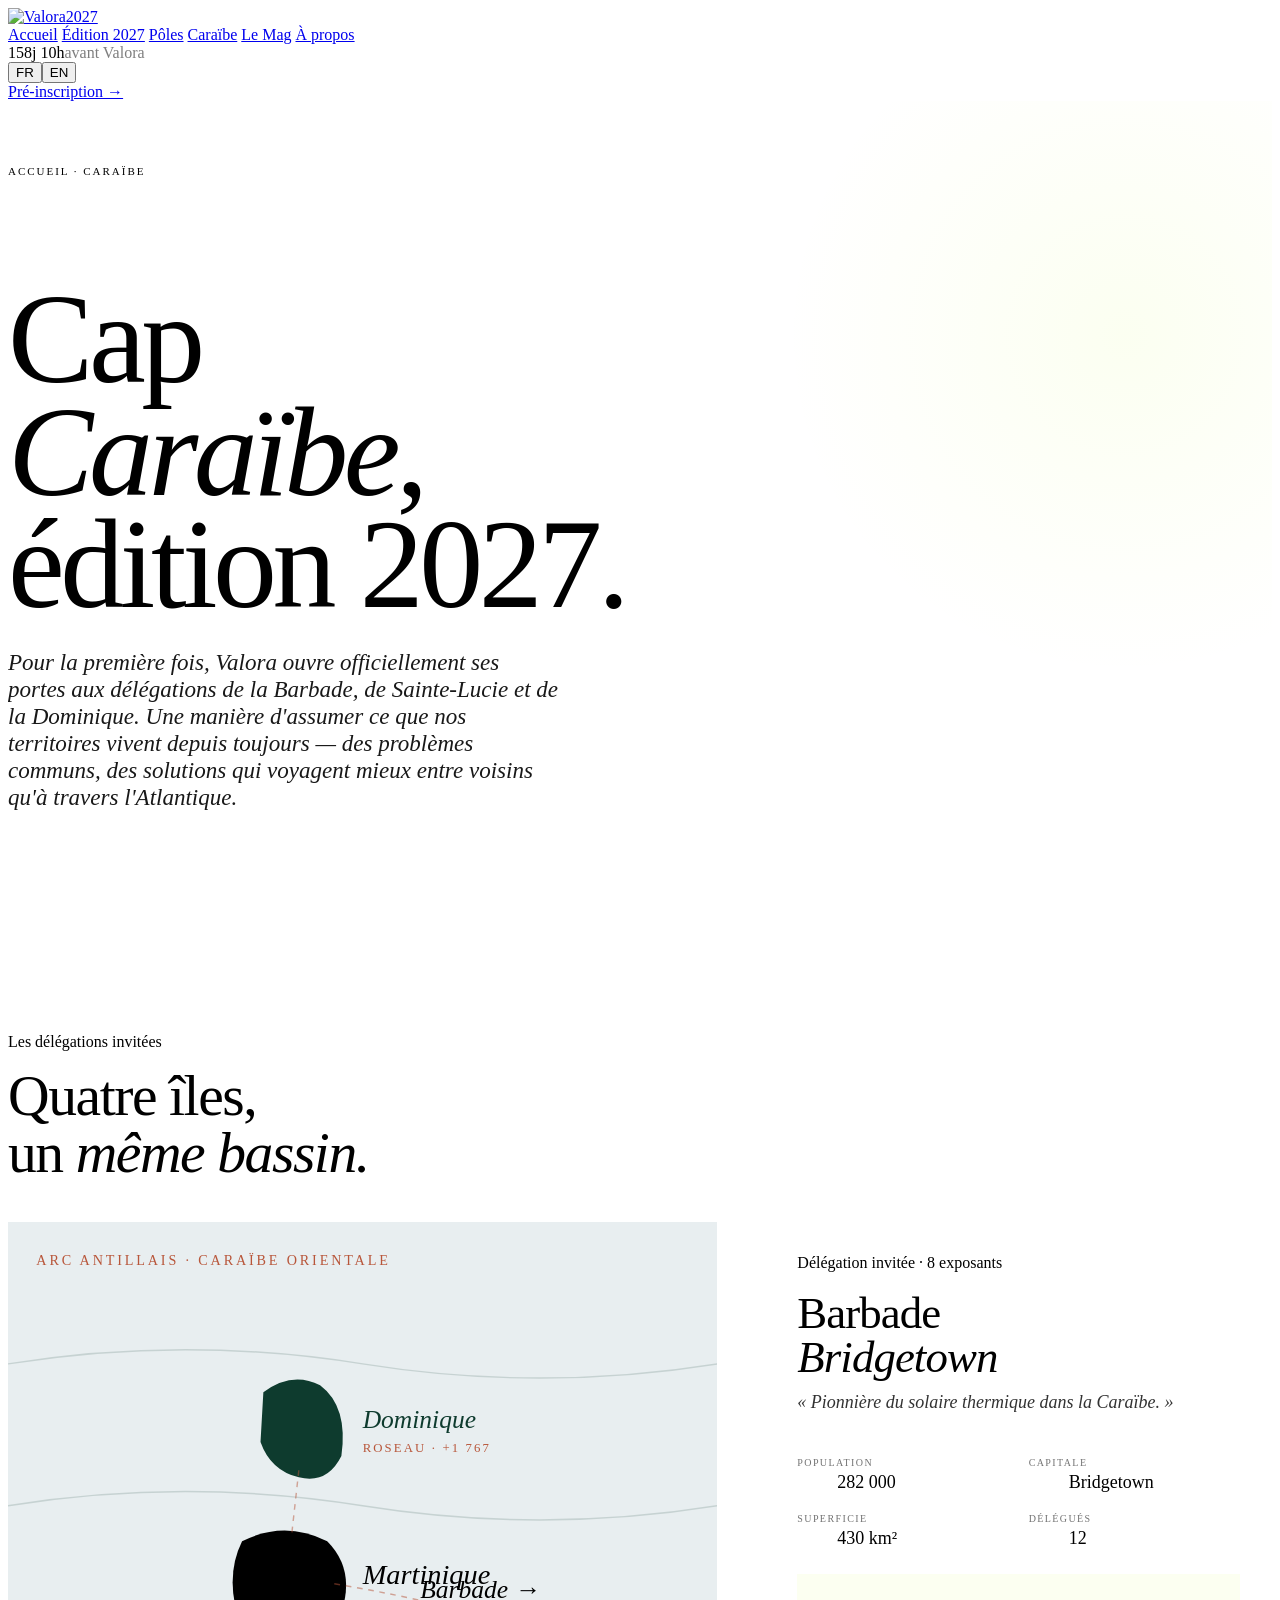
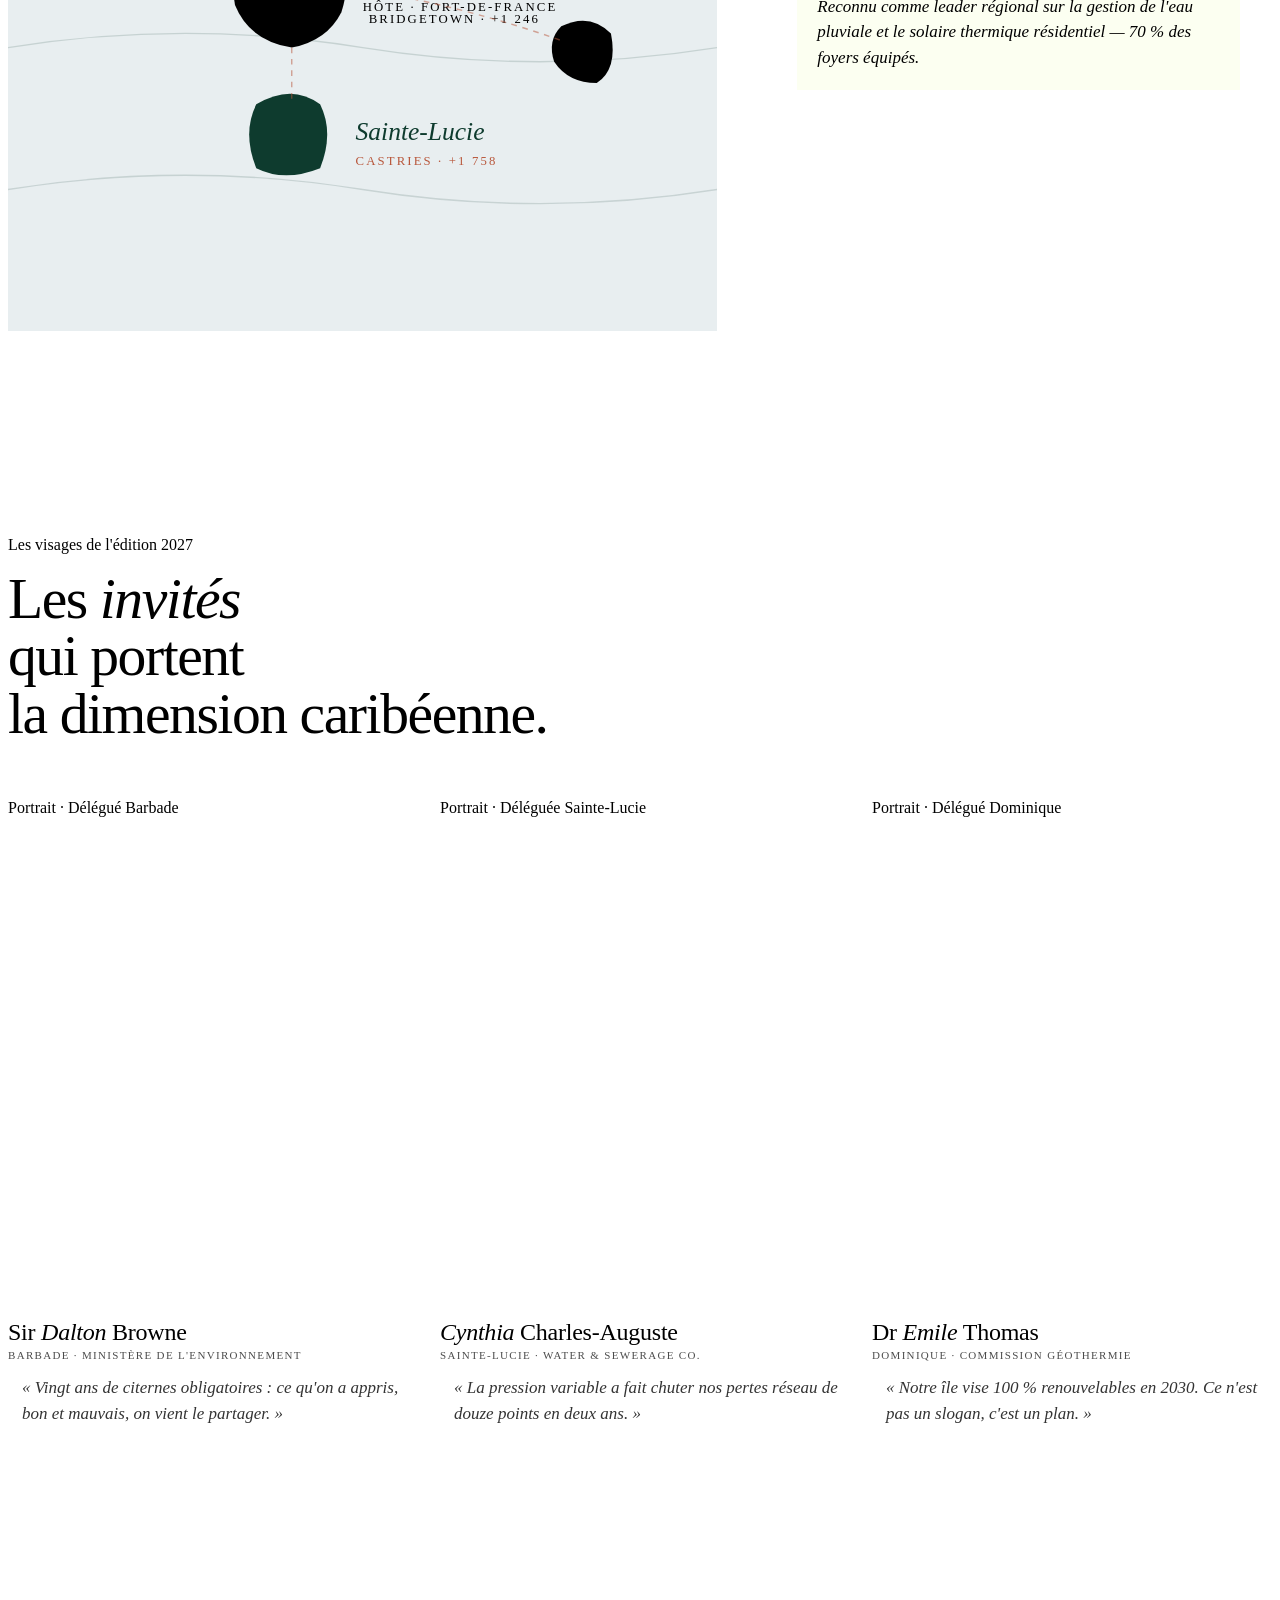
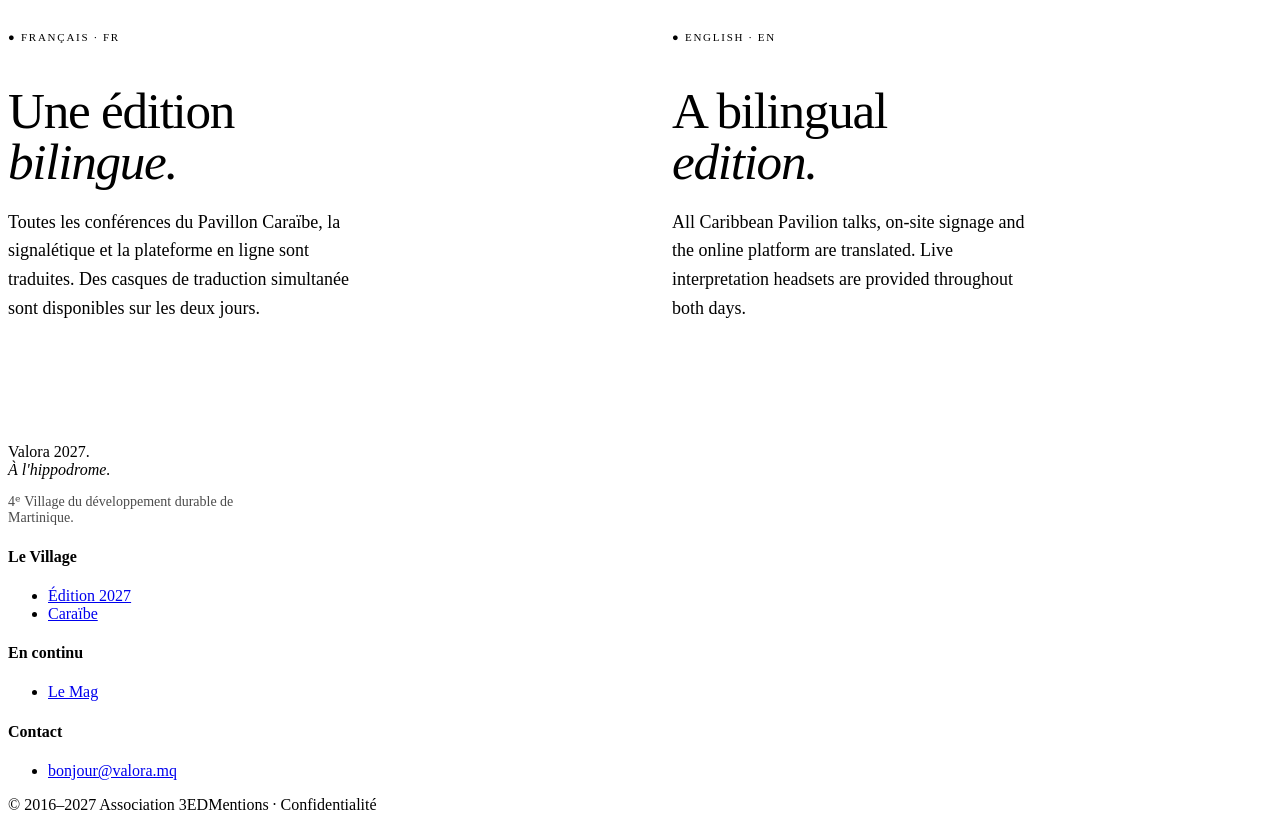
==== caraibe.html @ b79bcad8 "Ajout des pages HTML" ====
<!doctype html>
<html lang="fr">
<head>
<meta charset="utf-8" />
<meta name="viewport" content="width=device-width, initial-scale=1" />
<title>Caraïbe — Valora 2027</title>
<link rel="stylesheet" href="assets/valora.css?v=3" />
<style>
  .c-hero {
    background: var(--canopee-deep);
    color: var(--ivoire);
    padding: 64px 0 96px;
    position: relative; overflow: hidden;
  }
  .c-hero::before {
    content: ''; position: absolute; right: -20%; top: -20%;
    width: 800px; height: 800px;
    background: radial-gradient(circle, rgba(212,255,75,.08), transparent 60%);
    pointer-events: none;
  }
  .c-hero .crumb {
    font-family: var(--ff-mono); font-size: 11px;
    letter-spacing: 0.18em; text-transform: uppercase;
    color: var(--lime); margin-bottom: 24px;
  }
  .c-hero h1 {
    font-size: clamp(56px, 10vw, 168px);
    font-weight: 300; line-height: .88;
    letter-spacing: -0.035em;
    margin-bottom: 28px;
  }
  .c-hero h1 em { font-style: italic; color: var(--lime); }
  .c-hero .lead {
    font-family: var(--ff-serif);
    font-size: clamp(20px, 1.8vw, 28px);
    font-style: italic; font-weight: 300;
    max-width: 48ch; opacity: .9;
  }

  .c-map {
    padding: clamp(64px, 8vw, 112px) 0;
    background: var(--sable);
  }
  .c-map h2 {
    font-size: clamp(36px, 4.5vw, 68px); font-weight: 300;
    letter-spacing: -0.025em; margin-bottom: 40px; line-height: 1;
    max-width: 20ch;
  }
  .c-map h2 em { font-style: italic; color: var(--cuivre); }
  .map-wrap {
    display: grid; grid-template-columns: 1.4fr 1fr; gap: 48px;
    align-items: start;
  }
  .island-map {
    aspect-ratio: 1;
    background: var(--ivoire);
    border: 1px solid var(--line);
    position: relative;
  }
  .island-map svg { width: 100%; height: 100%; display: block; }
  .island {
    transition: all .25s;
    cursor: pointer;
  }
  .island path { transition: fill .25s; }
  .island:hover path, .island.on path { fill: var(--cuivre); }
  .island:hover text, .island.on text { fill: var(--ivoire); font-weight: 500; }
  .island text { transition: all .25s; }
  .island.home path { fill: var(--lime); }
  .island.home text { fill: var(--encre); }

  .delegation-card {
    background: var(--canopee);
    color: var(--ivoire);
    padding: 32px;
    min-height: 100%;
  }
  .delegation-card .eyebrow { color: var(--lime); }
  .delegation-card .eyebrow .bar { background: var(--lime); }
  .delegation-card h3 {
    font-family: var(--ff-serif);
    font-size: clamp(32px, 3.5vw, 56px);
    font-weight: 300; line-height: .98;
    letter-spacing: -0.02em; margin: 20px 0 12px;
  }
  .delegation-card h3 em { font-style: italic; color: var(--lime); }
  .delegation-card .tagline {
    font-family: var(--ff-serif); font-style: italic;
    font-size: 18px; opacity: .8; margin-bottom: 24px;
  }
  .delegation-card .facts {
    border-top: 1px solid var(--line-dark);
    padding-top: 20px;
    display: grid; grid-template-columns: 1fr 1fr;
    gap: 20px;
  }
  .delegation-card .facts dt {
    font-family: var(--ff-mono); font-size: 10px;
    letter-spacing: 0.14em; text-transform: uppercase;
    opacity: .55; margin-bottom: 4px;
  }
  .delegation-card .facts dd {
    font-family: var(--ff-serif); font-size: 18px;
    line-height: 1.2;
  }
  .delegation-card .facts dd em { font-style: italic; color: var(--lime); }
  .delegation-card .focus {
    margin-top: 24px;
    padding: 20px;
    background: rgba(212,255,75,.08);
    border-left: 2px solid var(--lime);
    font-family: var(--ff-serif); font-style: italic;
    font-size: 17px; line-height: 1.5;
  }

  /* Portraits */
  .portraits { padding: clamp(64px, 8vw, 112px) 0; background: var(--ivoire); }
  .portraits h2 {
    font-size: clamp(36px, 4.5vw, 72px); font-weight: 300;
    letter-spacing: -0.025em; margin-bottom: 56px; line-height: 1;
    max-width: 22ch;
  }
  .portraits h2 em { font-style: italic; color: var(--cuivre); }
  .p-grid {
    display: grid; grid-template-columns: repeat(3, 1fr);
    gap: 32px;
  }
  .portrait {
    display: flex; flex-direction: column;
  }
  .portrait .photo {
    aspect-ratio: 4/5;
    margin-bottom: 20px;
  }
  .portrait .name {
    font-family: var(--ff-serif);
    font-size: 24px; font-weight: 400;
    line-height: 1.1; letter-spacing: -0.01em;
    margin-bottom: 4px;
  }
  .portrait .name em { font-style: italic; color: var(--cuivre); }
  .portrait .role {
    font-family: var(--ff-mono); font-size: 11px;
    letter-spacing: 0.12em; text-transform: uppercase;
    opacity: .7;
  }
  .portrait .quote {
    font-family: var(--ff-serif); font-style: italic;
    font-size: 17px; margin-top: 14px;
    border-left: 2px solid var(--cuivre);
    padding-left: 14px;
    color: #333;
    line-height: 1.5;
  }

  /* Bilingual band */
  .bilingual {
    padding: clamp(64px, 8vw, 112px) 0;
    background: var(--sable);
  }
  .bi-grid { display: grid; grid-template-columns: 1fr 1fr; gap: 64px; }
  .bi-col h2 { font-size: clamp(32px, 4vw, 56px); line-height: 1; font-weight: 300; letter-spacing: -0.025em; margin-bottom: 20px; }
  .bi-col h2 em { font-style: italic; color: var(--cuivre); }
  .bi-col .flag-tag {
    font-family: var(--ff-mono); font-size: 11px;
    letter-spacing: 0.16em; text-transform: uppercase;
    color: var(--cuivre); margin-bottom: 16px;
  }
  .bi-col p { font-family: var(--ff-serif); font-size: 18px; line-height: 1.6; max-width: 40ch; }
  @media (max-width: 900px) {
    .map-wrap, .p-grid, .bi-grid { grid-template-columns: 1fr; }
    .p-grid { grid-template-columns: 1fr 1fr; }
  }
</style>
</head>
<body data-screen-label="Caraïbe">

<nav class="nav">
  <div class="nav-inner">
    <a href="index.html" class="logo"><img src="assets/valora-logo.png" alt="Valora"/><span class="tag">2027</span></a>
    <div class="nav-links">
      <a href="index.html">Accueil</a>
      <a href="edition-2027.html">Édition 2027</a>
      <a href="pole.html?id=01">Pôles</a>
      <a href="caraibe.html" class="active">Caraïbe</a>
      <a href="mag.html">Le Mag</a>
      <a href="#">À propos</a>
    </div>
    <div class="nav-right">
      <div class="countdown-mini"><span class="dot"></span><span data-countdown="hours">—</span><span style="opacity:.5;">avant Valora</span></div>
      <div class="lang"><button class="on" data-lang="FR">FR</button><button data-lang="EN">EN</button></div>
      <a href="pre-inscription.html" class="btn-rose">Pré-inscription →</a>
    </div>
  </div>
</nav>

<section class="c-hero">
  <div class="wrap">
    <div class="crumb">Accueil · Caraïbe</div>
    <h1>Cap<br/><em>Caraïbe</em>,<br/>édition 2027.</h1>
    <p class="lead">Pour la première fois, Valora ouvre officiellement ses portes aux délégations de la Barbade, de Sainte-Lucie et de la Dominique. Une manière d'assumer ce que nos territoires vivent depuis toujours — des problèmes communs, des solutions qui voyagent mieux entre voisins qu'à travers l'Atlantique.</p>
  </div>
</section>

<section class="c-map">
  <div class="wrap">
    <div class="eyebrow"><span class="bar"></span>Les délégations invitées</div>
    <h2 style="margin-top:16px;">Quatre îles,<br/>un <em>même bassin.</em></h2>
    <div class="map-wrap">
      <div class="island-map">
        <svg viewBox="0 0 500 500">
          <rect width="500" height="500" fill="#E8EEF0"/>
          <!-- sea pattern -->
          <g opacity=".15">
            <path d="M0 100 Q 125 80 250 100 T 500 100" fill="none" stroke="#0E3B2E" stroke-width="1"/>
            <path d="M0 200 Q 125 180 250 200 T 500 200" fill="none" stroke="#0E3B2E" stroke-width="1"/>
            <path d="M0 300 Q 125 280 250 300 T 500 300" fill="none" stroke="#0E3B2E" stroke-width="1"/>
            <path d="M0 400 Q 125 380 250 400 T 500 400" fill="none" stroke="#0E3B2E" stroke-width="1"/>
          </g>
          <!-- Caribbean arc labels -->
          <text x="20" y="30" font-family="JetBrains Mono" font-size="10" letter-spacing="2" fill="#B8563A">ARC ANTILLAIS · CARAÏBE ORIENTALE</text>

          <!-- Dominique (north) -->
          <g class="island" data-i="dominique" onclick="pick('dominique')">
            <path d="M180 120 Q 200 105 220 115 Q 240 130 235 165 Q 225 185 205 180 Q 185 175 178 155 Z" fill="#0E3B2E"/>
            <text x="250" y="145" font-family="Fraunces" font-style="italic" font-size="18" fill="#0E3B2E">Dominique</text>
            <text x="250" y="162" font-family="JetBrains Mono" font-size="9" letter-spacing="1.5" fill="#B8563A">ROSEAU · +1 767</text>
          </g>

          <!-- Martinique (center — home) -->
          <g class="island home" onclick="pick('martinique')">
            <path d="M165 225 Q 195 210 225 225 Q 245 245 235 275 Q 225 295 200 300 Q 170 295 160 270 Q 155 245 165 225 Z" fill="#0E3B2E"/>
            <text x="250" y="255" font-family="Fraunces" font-style="italic" font-size="20" fill="#0E3B2E">Martinique</text>
            <text x="250" y="274" font-family="JetBrains Mono" font-size="9" letter-spacing="1.5" fill="#B8563A">HÔTE · FORT-DE-FRANCE</text>
          </g>

          <!-- Sainte-Lucie (south-east) -->
          <g class="island" data-i="lucie" onclick="pick('lucie')">
            <path d="M175 340 Q 200 325 220 340 Q 230 360 220 385 Q 195 395 175 385 Q 165 360 175 340 Z" fill="#0E3B2E"/>
            <text x="245" y="365" font-family="Fraunces" font-style="italic" font-size="18" fill="#0E3B2E">Sainte-Lucie</text>
            <text x="245" y="383" font-family="JetBrains Mono" font-size="9" letter-spacing="1.5" fill="#B8563A">CASTRIES · +1 758</text>
          </g>

          <!-- Barbade (far east) -->
          <g class="island" data-i="barbade" onclick="pick('barbade')">
            <path d="M390 285 Q 410 275 425 290 Q 430 315 415 325 Q 395 325 385 310 Q 380 295 390 285 Z" fill="#0E3B2E"/>
            <text x="375" y="265" font-family="Fraunces" font-style="italic" font-size="18" fill="#0E3B2E" text-anchor="end">Barbade →</text>
            <text x="375" y="283" font-family="JetBrains Mono" font-size="9" letter-spacing="1.5" fill="#B8563A" text-anchor="end">BRIDGETOWN · +1 246</text>
          </g>

          <!-- connection lines -->
          <g stroke="#B8563A" stroke-dasharray="4 4" fill="none" opacity=".5">
            <path d="M205 175 L 200 220"/>
            <path d="M200 300 L 200 340"/>
            <path d="M230 255 Q 320 270 390 295"/>
          </g>
        </svg>
      </div>
      <div class="delegation-card" id="delCard">
        <!-- populated by JS -->
      </div>
    </div>
  </div>
</section>

<section class="portraits">
  <div class="wrap">
    <div class="eyebrow"><span class="bar"></span>Les visages de l'édition 2027</div>
    <h2 style="margin-top:16px;">Les <em>invités</em><br/>qui portent<br/>la dimension caribéenne.</h2>
    <div class="p-grid">
      <div class="portrait">
        <div class="photo ph">Portrait · Délégué Barbade</div>
        <div class="name">Sir <em>Dalton</em> Browne</div>
        <div class="role">Barbade · Ministère de l'Environnement</div>
        <div class="quote">« Vingt ans de citernes obligatoires : ce qu'on a appris, bon et mauvais, on vient le partager. »</div>
      </div>
      <div class="portrait">
        <div class="photo ph">Portrait · Déléguée Sainte-Lucie</div>
        <div class="name"><em>Cynthia</em> Charles-Auguste</div>
        <div class="role">Sainte-Lucie · Water & Sewerage Co.</div>
        <div class="quote">« La pression variable a fait chuter nos pertes réseau de douze points en deux ans. »</div>
      </div>
      <div class="portrait">
        <div class="photo ph">Portrait · Délégué Dominique</div>
        <div class="name">Dr <em>Emile</em> Thomas</div>
        <div class="role">Dominique · Commission Géothermie</div>
        <div class="quote">« Notre île vise 100 % renouvelables en 2030. Ce n'est pas un slogan, c'est un plan. »</div>
      </div>
    </div>
  </div>
</section>

<section class="bilingual">
  <div class="wrap">
    <div class="bi-grid">
      <div class="bi-col">
        <div class="flag-tag">● Français · FR</div>
        <h2>Une édition<br/><em>bilingue.</em></h2>
        <p>Toutes les conférences du Pavillon Caraïbe, la signalétique et la plateforme en ligne sont traduites. Des casques de traduction simultanée sont disponibles sur les deux jours.</p>
      </div>
      <div class="bi-col">
        <div class="flag-tag">● English · EN</div>
        <h2>A bilingual<br/><em>edition.</em></h2>
        <p>All Caribbean Pavilion talks, on-site signage and the online platform are translated. Live interpretation headsets are provided throughout both days.</p>
      </div>
    </div>
  </div>
</section>

<footer class="footer">
  <div class="wrap">
    <div class="footer-grid">
      <div>
        <div class="serif">Valora 2027.<br/><em style="color:var(--lime); font-style:italic;">À l'hippodrome.</em></div>
        <p style="opacity:.7; font-size:14px; max-width:36ch;">4ᵉ Village du développement durable de Martinique.</p>
      </div>
      <div><h4>Le Village</h4><ul><li><a href="edition-2027.html">Édition 2027</a></li><li><a href="caraibe.html">Caraïbe</a></li></ul></div>
      <div><h4>En continu</h4><ul><li><a href="mag.html">Le Mag</a></li></ul></div>
      <div><h4>Contact</h4><ul><li><a href="mailto:bonjour@valora.mq">bonjour@valora.mq</a></li></ul></div>
    </div>
    <div class="footer-bottom"><span>© 2016–2027 Association 3ED</span><span>Mentions · Confidentialité</span></div>
  </div>
</footer>

<script src="assets/valora-shared.js"></script>
<script>
const delegations = {
  martinique: {
    tag: 'Île hôte',
    name: 'Martinique',
    italic: 'Fort-de-France',
    tagline: "L'île hôte, carrefour du Village depuis 2016.",
    facts: { Population: '350 000', Capitale: 'Fort-de-France', Superficie: '1 128 km²', Rôle: 'Hôte' },
    focus: "Territoire d'accueil et de connexion entre la France hexagonale, la Caraïbe anglophone et l'Amérique du Sud."
  },
  barbade: {
    tag: 'Délégation invitée · 8 exposants',
    name: 'Barbade',
    italic: 'Bridgetown',
    tagline: "Pionnière du solaire thermique dans la Caraïbe.",
    facts: { Population: '282 000', Capitale: 'Bridgetown', Superficie: '430 km²', Délégués: '12' },
    focus: "Reconnu comme leader régional sur la gestion de l'eau pluviale et le solaire thermique résidentiel — 70 % des foyers équipés."
  },
  lucie: {
    tag: 'Délégation invitée · 6 exposants',
    name: 'Sainte-Lucie',
    italic: 'Castries',
    tagline: "Réseau d'eau intelligent, mobilité bas carbone.",
    facts: { Population: '180 000', Capitale: 'Castries', Superficie: '616 km²', Délégués: '9' },
    focus: "La Water & Sewerage Co. a réduit ses pertes de 28 à 16 % en deux ans grâce à la sectorisation en pression variable."
  },
  dominique: {
    tag: 'Délégation invitée · 5 exposants',
    name: 'Dominique',
    italic: 'Roseau',
    tagline: "Objectif 100 % renouvelables en 2030.",
    facts: { Population: '72 000', Capitale: 'Roseau', Superficie: '750 km²', Délégués: '7' },
    focus: "La géothermie couvre déjà 3 % du mix, passera à 40 % d'ici 2028 avec la centrale de Laudat — un modèle observé de près par ses voisins."
  }
};
function pick(key) {
  document.querySelectorAll('.island.on').forEach(i => i.classList.remove('on'));
  const zone = document.querySelector(`.island[data-i="${key}"]`) || document.querySelector('.island.home');
  zone && zone.classList.add('on');
  const d = delegations[key];
  document.getElementById('delCard').innerHTML = `
    <div class="eyebrow"><span class="bar"></span>${d.tag}</div>
    <h3>${d.name}<br/><em>${d.italic}</em></h3>
    <div class="tagline">« ${d.tagline} »</div>
    <dl class="facts">
      ${Object.entries(d.facts).map(([k,v]) => `<div><dt>${k}</dt><dd>${v.replace(/([0-9]+ %)/, '<em>$1</em>')}</dd></div>`).join('')}
    </dl>
    <div class="focus">${d.focus}</div>
  `;
}
pick('barbade');
</script>
</body>
</html>
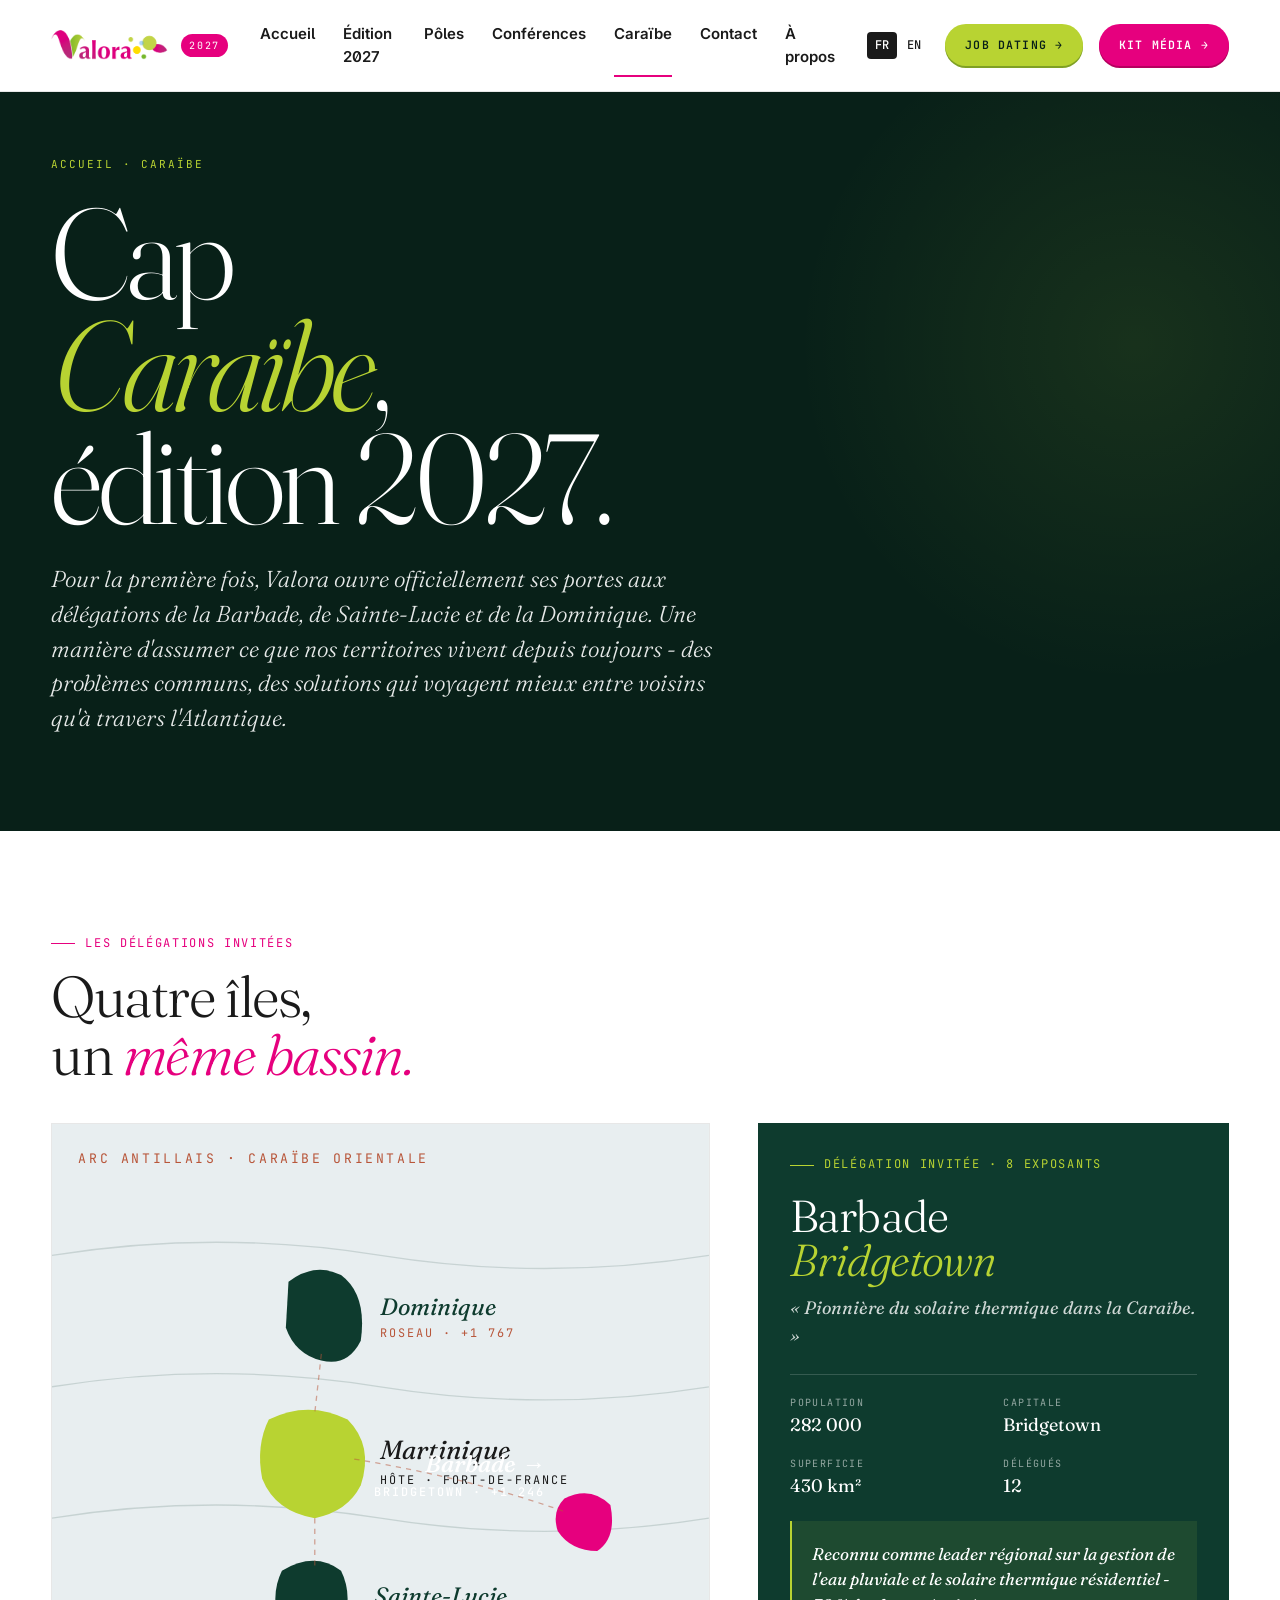
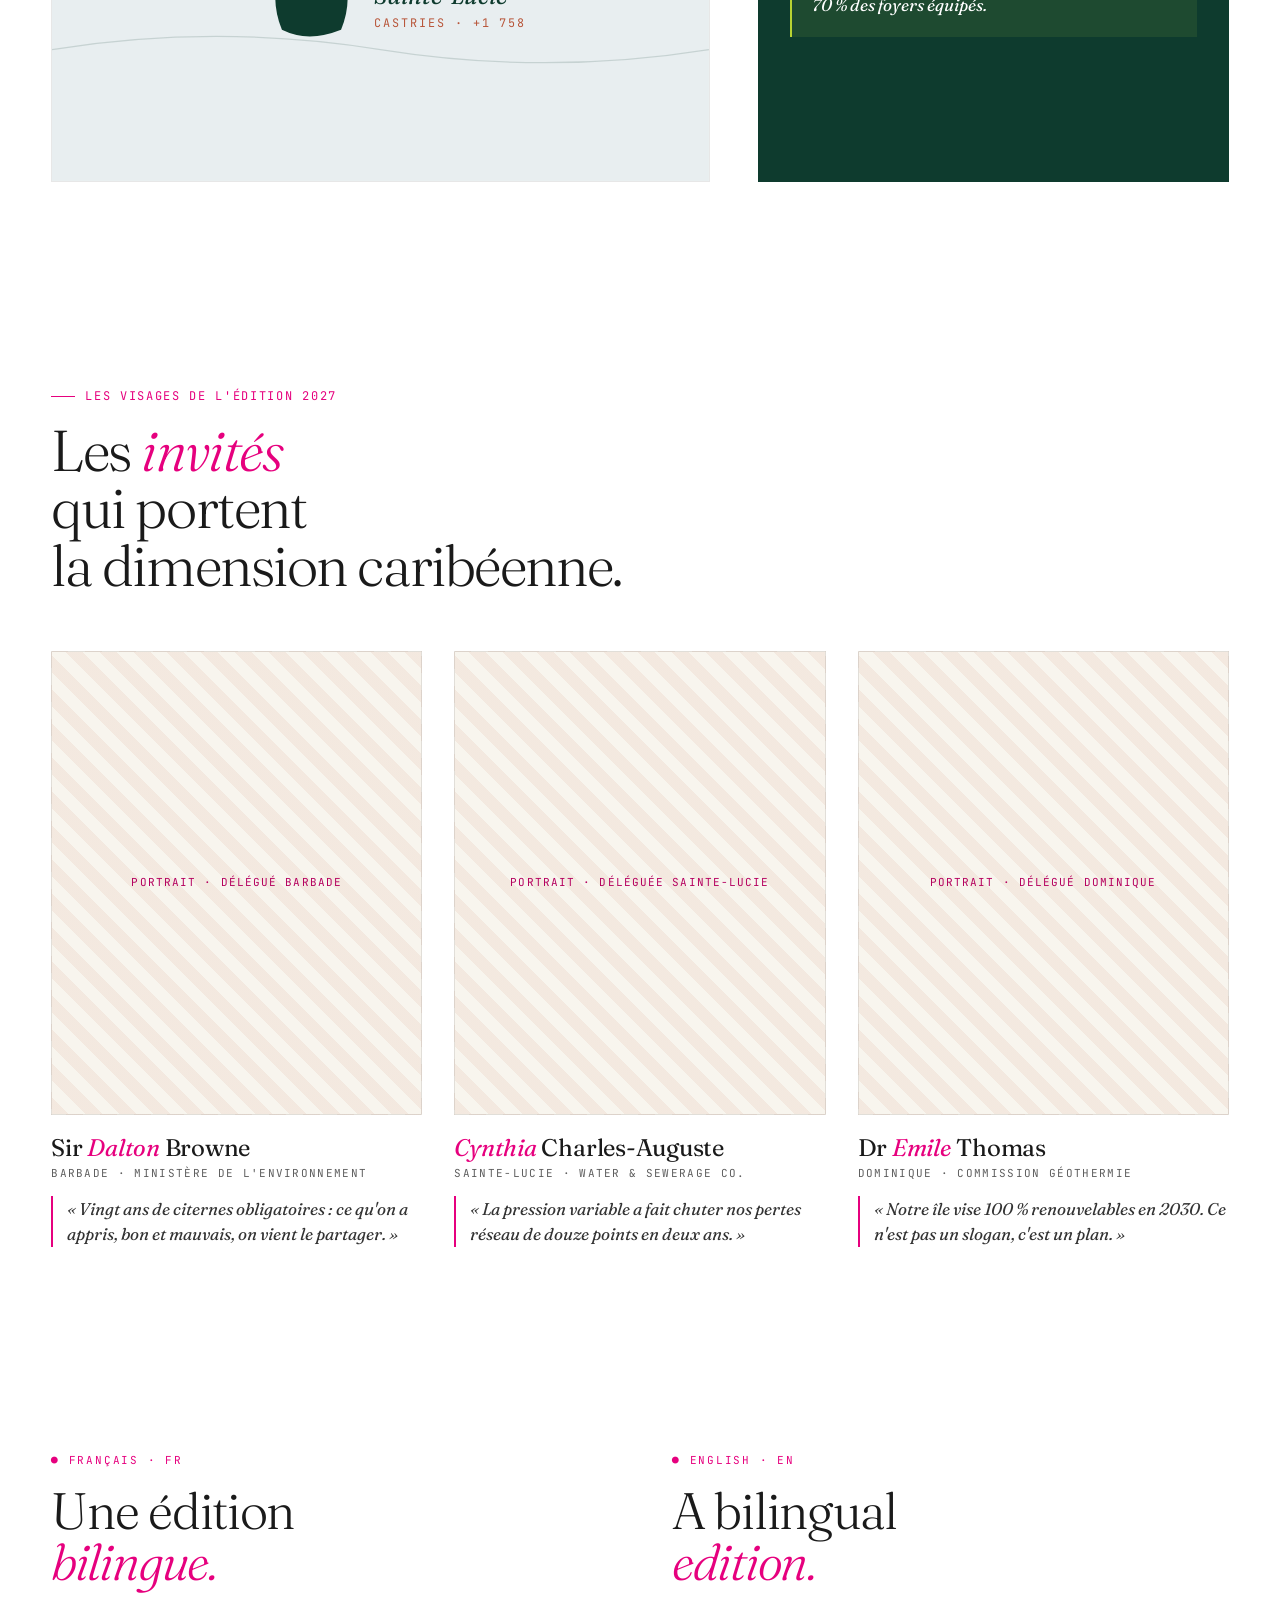
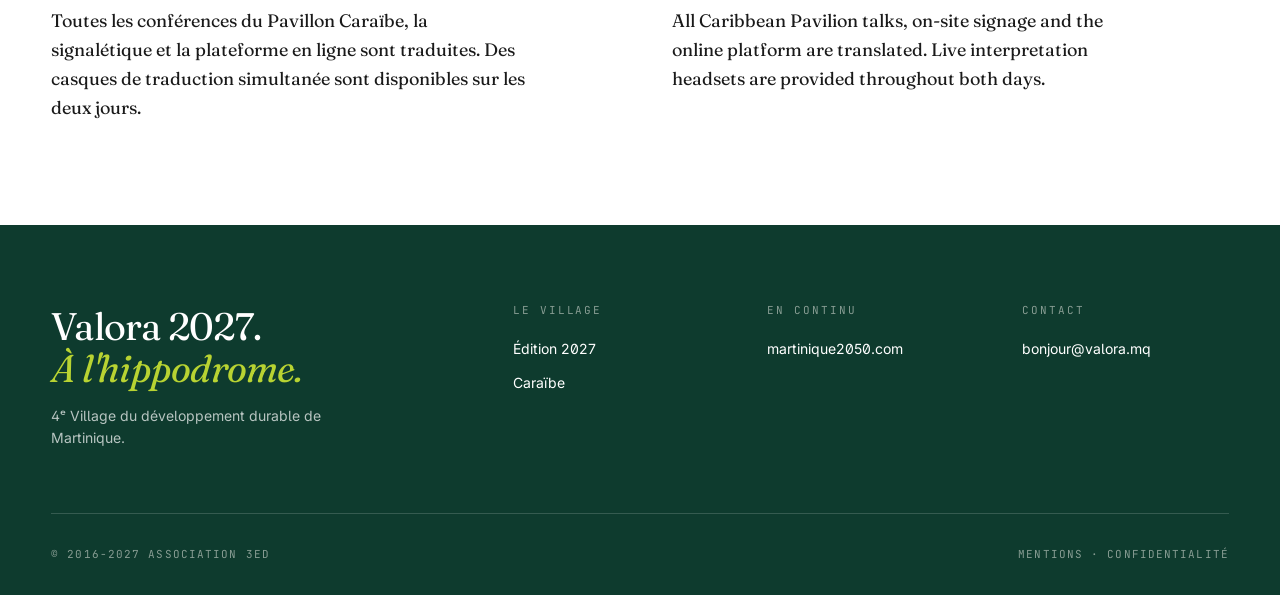
==== commit ee6902f6: "Add files via upload" ====
--- a/caraibe.html
+++ b/caraibe.html
@@ -3,7 +3,7 @@
 <head>
 <meta charset="utf-8" />
 <meta name="viewport" content="width=device-width, initial-scale=1" />
-<title>Caraïbe — Valora 2027</title>
+<title>Caraïbe - Valora 2027</title>
 <link rel="stylesheet" href="assets/valora.css?v=3" />
 <style>
   .c-hero {
@@ -175,30 +175,13 @@
 </head>
 <body data-screen-label="Caraïbe">
 
-<nav class="nav">
-  <div class="nav-inner">
-    <a href="index.html" class="logo"><img src="assets/valora-logo.png" alt="Valora"/><span class="tag">2027</span></a>
-    <div class="nav-links">
-      <a href="index.html">Accueil</a>
-      <a href="edition-2027.html">Édition 2027</a>
-      <a href="pole.html?id=01">Pôles</a>
-      <a href="caraibe.html" class="active">Caraïbe</a>
-      <a href="mag.html">Le Mag</a>
-      <a href="#">À propos</a>
-    </div>
-    <div class="nav-right">
-      <div class="countdown-mini"><span class="dot"></span><span data-countdown="hours">—</span><span style="opacity:.5;">avant Valora</span></div>
-      <div class="lang"><button class="on" data-lang="FR">FR</button><button data-lang="EN">EN</button></div>
-      <a href="pre-inscription.html" class="btn-rose">Pré-inscription →</a>
-    </div>
-  </div>
-</nav>
+<div id="nav-mount"></div>
 
 <section class="c-hero">
   <div class="wrap">
     <div class="crumb">Accueil · Caraïbe</div>
     <h1>Cap<br/><em>Caraïbe</em>,<br/>édition 2027.</h1>
-    <p class="lead">Pour la première fois, Valora ouvre officiellement ses portes aux délégations de la Barbade, de Sainte-Lucie et de la Dominique. Une manière d'assumer ce que nos territoires vivent depuis toujours — des problèmes communs, des solutions qui voyagent mieux entre voisins qu'à travers l'Atlantique.</p>
+    <p class="lead">Pour la première fois, Valora ouvre officiellement ses portes aux délégations de la Barbade, de Sainte-Lucie et de la Dominique. Une manière d'assumer ce que nos territoires vivent depuis toujours - des problèmes communs, des solutions qui voyagent mieux entre voisins qu'à travers l'Atlantique.</p>
   </div>
 </section>
 
@@ -227,7 +210,7 @@
             <text x="250" y="162" font-family="JetBrains Mono" font-size="9" letter-spacing="1.5" fill="#B8563A">ROSEAU · +1 767</text>
           </g>
 
-          <!-- Martinique (center — home) -->
+          <!-- Martinique (center - home) -->
           <g class="island home" onclick="pick('martinique')">
             <path d="M165 225 Q 195 210 225 225 Q 245 245 235 275 Q 225 295 200 300 Q 170 295 160 270 Q 155 245 165 225 Z" fill="#0E3B2E"/>
             <text x="250" y="255" font-family="Fraunces" font-style="italic" font-size="20" fill="#0E3B2E">Martinique</text>
@@ -315,14 +298,15 @@
         <p style="opacity:.7; font-size:14px; max-width:36ch;">4ᵉ Village du développement durable de Martinique.</p>
       </div>
       <div><h4>Le Village</h4><ul><li><a href="edition-2027.html">Édition 2027</a></li><li><a href="caraibe.html">Caraïbe</a></li></ul></div>
-      <div><h4>En continu</h4><ul><li><a href="mag.html">Le Mag</a></li></ul></div>
+      <div><h4>En continu</h4><ul><li><a href="mag.html">martinique2050.com</a></li></ul></div>
       <div><h4>Contact</h4><ul><li><a href="mailto:bonjour@valora.mq">bonjour@valora.mq</a></li></ul></div>
     </div>
-    <div class="footer-bottom"><span>© 2016–2027 Association 3ED</span><span>Mentions · Confidentialité</span></div>
+    <div class="footer-bottom"><span>© 2016-2027 Association 3ED</span><span>Mentions · Confidentialité</span></div>
   </div>
 </footer>
 
-<script src="assets/valora-shared.js"></script>
+<script src="assets/valora-shared.js?v=3"></script>
+<script src="assets/valora-nav.js?v=3"></script>
 <script>
 const delegations = {
   martinique: {
@@ -339,7 +323,7 @@
     italic: 'Bridgetown',
     tagline: "Pionnière du solaire thermique dans la Caraïbe.",
     facts: { Population: '282 000', Capitale: 'Bridgetown', Superficie: '430 km²', Délégués: '12' },
-    focus: "Reconnu comme leader régional sur la gestion de l'eau pluviale et le solaire thermique résidentiel — 70 % des foyers équipés."
+    focus: "Reconnu comme leader régional sur la gestion de l'eau pluviale et le solaire thermique résidentiel - 70 % des foyers équipés."
   },
   lucie: {
     tag: 'Délégation invitée · 6 exposants',
@@ -355,7 +339,7 @@
     italic: 'Roseau',
     tagline: "Objectif 100 % renouvelables en 2030.",
     facts: { Population: '72 000', Capitale: 'Roseau', Superficie: '750 km²', Délégués: '7' },
-    focus: "La géothermie couvre déjà 3 % du mix, passera à 40 % d'ici 2028 avec la centrale de Laudat — un modèle observé de près par ses voisins."
+    focus: "La géothermie couvre déjà 3 % du mix, passera à 40 % d'ici 2028 avec la centrale de Laudat - un modèle observé de près par ses voisins."
   }
 };
 function pick(key) {
--- a/assets/valora.css
+++ b/assets/valora.css
@@ -0,0 +1,382 @@
+/* VALORA 2027 - Design system */
+@import url('https://fonts.googleapis.com/css2?family=Fraunces:ital,opsz,wght@0,9..144,300..900;1,9..144,300..900&family=Inter:wght@300..700&family=JetBrains+Mono:wght@400;500&display=swap');
+
+:root {
+  /* Palette VALORA - alignée sur le logo officiel (rose magenta + vert lime) */
+  --rose: #E6007E;           /* Rose Valora - signature */
+  --rose-deep: #B5005F;
+  --rose-soft: #FFE8F3;
+  --vert: #B8D332;           /* Vert lime Valora */
+  --vert-deep: #7FA024;
+  --jaune: #FFD400;          /* Jaune bulle du logo */
+  --bleu-ciel: #B7D8E8;      /* Bleu bulle du logo */
+  --canopee: #0E3B2E;        /* Vert profond - accents seulement */
+  --canopee-deep: #082018;
+  --sable: #FFFFFF;          /* Fond principal - blanc */
+  --sable-warm: #F8F5EE;
+  --lime: var(--vert);       /* alias pour les anciens appels */
+  --cuivre: var(--rose);     /* alias */
+  --cuivre-deep: var(--rose-deep);
+  --ivoire: #FFFFFF;
+  --encre: #1A1A1A;
+  --line: rgba(26, 26, 26, 0.10);
+  --line-dark: rgba(255, 255, 255, 0.16);
+
+  --ff-serif: 'Fraunces', ui-serif, Georgia, serif;
+  --ff-sans: 'Inter', ui-sans-serif, system-ui, sans-serif;
+  --ff-mono: 'JetBrains Mono', ui-monospace, monospace;
+
+  --max: 1440px;
+  --pad: clamp(20px, 4vw, 56px);
+}
+
+* { box-sizing: border-box; margin: 0; padding: 0; }
+html { scroll-behavior: smooth; }
+body {
+  font-family: var(--ff-sans);
+  font-size: 16px;
+  line-height: 1.55;
+  color: var(--encre);
+  background: var(--sable);
+  font-feature-settings: 'ss01', 'ss02';
+  -webkit-font-smoothing: antialiased;
+  text-rendering: optimizeLegibility;
+}
+img { max-width: 100%; display: block; }
+a { color: inherit; text-decoration: none; }
+button { font: inherit; cursor: pointer; border: none; background: none; color: inherit; }
+input, textarea, select { font: inherit; color: inherit; }
+
+/* ---------- Nav ---------- */
+.nav {
+  position: sticky; top: 0; z-index: 100;
+  background: rgba(255, 255, 255, 0.96);
+  backdrop-filter: blur(14px);
+  -webkit-backdrop-filter: blur(14px);
+  border-bottom: 1px solid var(--line);
+}
+.nav-inner {
+  max-width: var(--max); margin: 0 auto;
+  padding: 14px var(--pad);
+  display: grid; grid-template-columns: auto 1fr auto;
+  align-items: center; gap: 32px;
+}
+.logo {
+  display: flex; align-items: center; gap: 12px;
+  height: 40px;
+}
+.logo img { height: 36px; width: auto; display: block; }
+.logo .tag {
+  font-family: var(--ff-mono); font-size: 10px;
+  letter-spacing: 0.18em; text-transform: uppercase;
+  padding: 4px 8px; border-radius: 999px;
+  background: var(--rose); color: #fff;
+}
+.nav-links {
+  display: flex; gap: 28px;
+  font-size: 15px;
+  font-weight: 600;
+  justify-content: center;
+  color: var(--encre);
+}
+.nav-links a {
+  padding: 8px 0;
+  position: relative;
+  transition: color .2s;
+  color: var(--encre);
+  letter-spacing: 0;
+}
+.nav-links a.nav-ext {
+  color: var(--encre);
+  font-weight: 500;
+  opacity: .75;
+}
+.nav-links a.nav-ext .ext-arrow { font-size: 11px; opacity: .6; margin-left: 2px; }
+.nav-links a.nav-ext:hover { opacity: 1; color: var(--rose); }
+.nav-links a:hover { color: var(--rose); }
+.nav-links a.active::after {
+  content: ''; position: absolute; left: 0; right: 0; bottom: 0;
+  height: 2px; background: var(--rose);
+}
+.nav-right { display: flex; align-items: center; gap: 16px; font-size: 14px; color: var(--encre); }
+.nav-right .countdown-mini { color: var(--encre); font-weight: 500; }
+.nav-right .lang button { color: var(--encre); font-weight: 500; }
+.lang { display: flex; gap: 2px; font-family: var(--ff-mono); font-size: 12px; }
+.lang button {
+  padding: 4px 8px; border-radius: 4px;
+  transition: all .2s;
+  cursor: pointer;
+  background: transparent; border: none;
+  color: inherit; font: inherit;
+}
+.lang button:hover { background: rgba(0,0,0,.06); }
+.lang button.on { background: var(--encre); color: var(--ivoire); }
+.lang button.on:hover { background: var(--encre); }
+
+/* Toast (FR/EN feedback, future use) */
+.valora-toast {
+  position: fixed; left: 50%; bottom: 32px;
+  transform: translateX(-50%) translateY(20px);
+  background: var(--encre); color: var(--ivoire);
+  font-family: var(--ff-mono); font-size: 12px;
+  letter-spacing: 0.08em; text-transform: uppercase;
+  padding: 12px 20px; border-radius: 999px;
+  box-shadow: 0 8px 24px rgba(0,0,0,.2);
+  opacity: 0; pointer-events: none;
+  transition: opacity .25s, transform .25s;
+  z-index: 9999;
+}
+.valora-toast.show {
+  opacity: 1; transform: translateX(-50%) translateY(0);
+}
+.countdown-mini {
+  display: flex; align-items: center; gap: 8px;
+  font-family: var(--ff-mono); font-size: 12px;
+  padding: 6px 12px;
+  border: 1px solid var(--line);
+  border-radius: 999px;
+  background: var(--ivoire);
+}
+.countdown-mini .dot {
+  width: 6px; height: 6px; border-radius: 50%;
+  background: var(--cuivre); animation: pulse 2s infinite;
+}
+@keyframes pulse { 50% { opacity: .4; } }
+.btn-primary {
+  background: var(--encre); color: var(--ivoire);
+  padding: 10px 18px; border-radius: 999px;
+  font-size: 13px; letter-spacing: 0.02em;
+  transition: all .2s;
+  display: inline-flex; align-items: center; gap: 8px;
+}
+.btn-primary:hover { background: var(--cuivre); transform: translateY(-1px); }
+.btn-lime {
+  background: var(--lime); color: var(--encre);
+  padding: 10px 18px; border-radius: 999px;
+  font-size: 13px; font-weight: 500;
+  transition: all .2s;
+  display: inline-flex; align-items: center; gap: 8px;
+}
+.btn-lime:hover { transform: translateY(-1px); box-shadow: 0 8px 20px rgba(184,211,50,.4); }
+.btn-rose {
+  background: var(--rose); color: #fff;
+  padding: 10px 18px; border-radius: 999px;
+  font-size: 13px; font-weight: 500;
+  transition: all .2s;
+  display: inline-flex; align-items: center; gap: 8px;
+}
+.btn-rose:hover { background: var(--rose-deep); transform: translateY(-1px); }
+
+/* EXPOSEZ AU VILLAGE - bouton vert signature */
+.btn-expose {
+  background: var(--vert);
+  color: var(--canopee-deep);
+  padding: 12px 20px;
+  border-radius: 999px;
+  font-family: var(--ff-mono);
+  font-size: 11.5px;
+  font-weight: 600;
+  letter-spacing: 0.1em;
+  text-transform: uppercase;
+  transition: all .2s;
+  display: inline-flex; align-items: center; gap: 8px;
+  box-shadow: 0 2px 0 var(--vert-deep);
+}
+.btn-expose:hover {
+  background: var(--vert-deep);
+  color: #fff;
+  transform: translateY(-1px);
+  box-shadow: 0 4px 14px rgba(184,211,50,.5);
+}
+
+/* Rose variant (Kit média) */
+.btn-expose-rose {
+  background: var(--rose);
+  color: #fff;
+  box-shadow: 0 2px 0 var(--rose-deep);
+}
+.btn-expose-rose:hover {
+  background: var(--rose-deep);
+  color: #fff;
+  box-shadow: 0 4px 14px rgba(230,0,126,.45);
+}
+
+/* Mobile */
+@media (max-width: 1100px) {
+  .nav-links { gap: 18px; font-size: 13.5px; }
+  .nav-right { gap: 10px; }
+}
+@media (max-width: 960px) {
+  .nav-links { gap: 14px; font-size: 13px; }
+}
+@media (max-width: 880px) {
+  .nav-inner { grid-template-columns: auto auto; gap: 12px; }
+  .nav-links { display: none; }
+}
+
+/* ---------- Typography ---------- */
+.serif { font-family: var(--ff-serif); }
+.mono { font-family: var(--ff-mono); }
+.italic { font-style: italic; }
+
+.eyebrow {
+  font-family: var(--ff-mono);
+  font-size: 12px;
+  letter-spacing: 0.14em;
+  text-transform: uppercase;
+  color: var(--cuivre);
+}
+.eyebrow .bar {
+  display: inline-block; width: 24px; height: 1px;
+  background: var(--cuivre);
+  vertical-align: middle; margin-right: 10px;
+}
+
+h1, h2, h3, h4 {
+  font-family: var(--ff-serif);
+  font-weight: 400;
+  letter-spacing: -0.02em;
+  line-height: 1.02;
+  text-wrap: balance;
+}
+.h-display {
+  font-size: clamp(56px, 9vw, 128px);
+  font-variation-settings: 'opsz' 144, 'SOFT' 30;
+  line-height: .95;
+}
+.h-xl { font-size: clamp(44px, 6vw, 88px); line-height: 1; }
+.h-l  { font-size: clamp(32px, 4vw, 56px); }
+.h-m  { font-size: clamp(24px, 2.4vw, 36px); }
+
+.lead {
+  font-family: var(--ff-serif);
+  font-size: clamp(18px, 1.5vw, 22px);
+  line-height: 1.5;
+  font-weight: 400;
+  max-width: 60ch;
+  text-wrap: pretty;
+}
+
+/* ---------- Layout ---------- */
+.wrap { max-width: var(--max); margin: 0 auto; padding: 0 var(--pad); }
+.section { padding: clamp(64px, 9vw, 140px) 0; }
+
+/* ---------- Placeholders ---------- */
+.ph {
+  background:
+    repeating-linear-gradient(45deg,
+      rgba(184, 86, 58, .08) 0 12px,
+      transparent 12px 24px),
+    var(--sable-warm);
+  border: 1px solid var(--line);
+  position: relative;
+  display: flex; align-items: center; justify-content: center;
+  font-family: var(--ff-mono); font-size: 11px; letter-spacing: 0.1em;
+  text-transform: uppercase;
+  color: var(--cuivre-deep);
+  text-align: center;
+  padding: 16px;
+}
+.ph.dark {
+  background:
+    repeating-linear-gradient(45deg,
+      rgba(212, 255, 75, .08) 0 12px,
+      transparent 12px 24px),
+    var(--canopee-deep);
+  color: var(--lime);
+  border-color: var(--line-dark);
+}
+
+/* ---------- Partner marquee ---------- */
+.partners {
+  overflow: hidden;
+  border-top: 1px solid var(--line);
+  border-bottom: 1px solid var(--line);
+  background: var(--ivoire);
+  padding: 32px 0;
+}
+.partners-eyebrow {
+  text-align: center; margin-bottom: 24px;
+  font-family: var(--ff-mono); font-size: 11px; letter-spacing: 0.18em;
+  text-transform: uppercase; color: var(--encre); opacity: .55;
+}
+.marquee {
+  display: flex; gap: 72px; align-items: center;
+  animation: marquee 60s linear infinite;
+  width: max-content;
+}
+.marquee:hover { animation-play-state: paused; }
+@keyframes marquee { to { transform: translateX(-50%); } }
+.logo-chip {
+  flex: 0 0 auto;
+  display: flex; align-items: center; justify-content: center;
+  height: 64px; padding: 0 10px;
+  filter: grayscale(1);
+  opacity: .65;
+  transition: all .35s ease;
+}
+.logo-chip:hover { filter: grayscale(0); opacity: 1; transform: scale(1.06); }
+.logo-chip:hover .nm { color: var(--hc, var(--encre)); }
+.logo-chip svg { height: 64px; width: 200px; display: block; }
+.logo-chip .nm {
+  font-family: var(--ff-sans); font-weight: 700;
+  font-size: 15px; letter-spacing: 0.02em;
+  color: #555;
+  transition: color .3s;
+  white-space: nowrap;
+  padding: 10px 6px;
+  white-space: nowrap;
+}
+
+/* ---------- Footer ---------- */
+.footer {
+  background: var(--canopee);
+  color: var(--ivoire);
+  padding: 80px 0 32px;
+  margin-top: 0;
+}
+.footer .logo img { filter: brightness(0) invert(1); }
+.footer h4 {
+  font-family: var(--ff-mono); font-size: 11px;
+  letter-spacing: 0.18em; text-transform: uppercase;
+  color: rgba(255, 253, 248, .5); margin-bottom: 16px;
+  font-weight: 400;
+}
+.footer-grid {
+  display: grid; grid-template-columns: 2fr 1fr 1fr 1fr;
+  gap: 48px;
+  padding-bottom: 64px;
+  border-bottom: 1px solid var(--line-dark);
+}
+.footer-grid .serif {
+  font-size: clamp(28px, 3vw, 40px);
+  line-height: 1.1;
+  letter-spacing: -0.02em;
+  margin-bottom: 16px;
+}
+.footer-grid ul { list-style: none; }
+.footer-grid li { padding: 6px 0; font-size: 14px; }
+.footer-grid a:hover { color: var(--lime); }
+.footer-bottom {
+  display: flex; justify-content: space-between; align-items: center;
+  padding-top: 32px;
+  font-family: var(--ff-mono); font-size: 11px;
+  letter-spacing: 0.1em; text-transform: uppercase;
+  color: rgba(255, 253, 248, .5);
+}
+@media (max-width: 880px) {
+  .footer-grid { grid-template-columns: 1fr 1fr; }
+}
+
+/* ---------- Utility animations ---------- */
+.fade-up {
+  opacity: 0; transform: translateY(12px);
+  transition: opacity .8s ease, transform .8s ease;
+}
+.fade-up.in { opacity: 1; transform: translateY(0); }
+
+/* Scroll reveal */
+.reveal-section > * { transition: opacity .8s, transform .8s; }
+
+/* selection */
+::selection { background: var(--lime); color: var(--encre); }
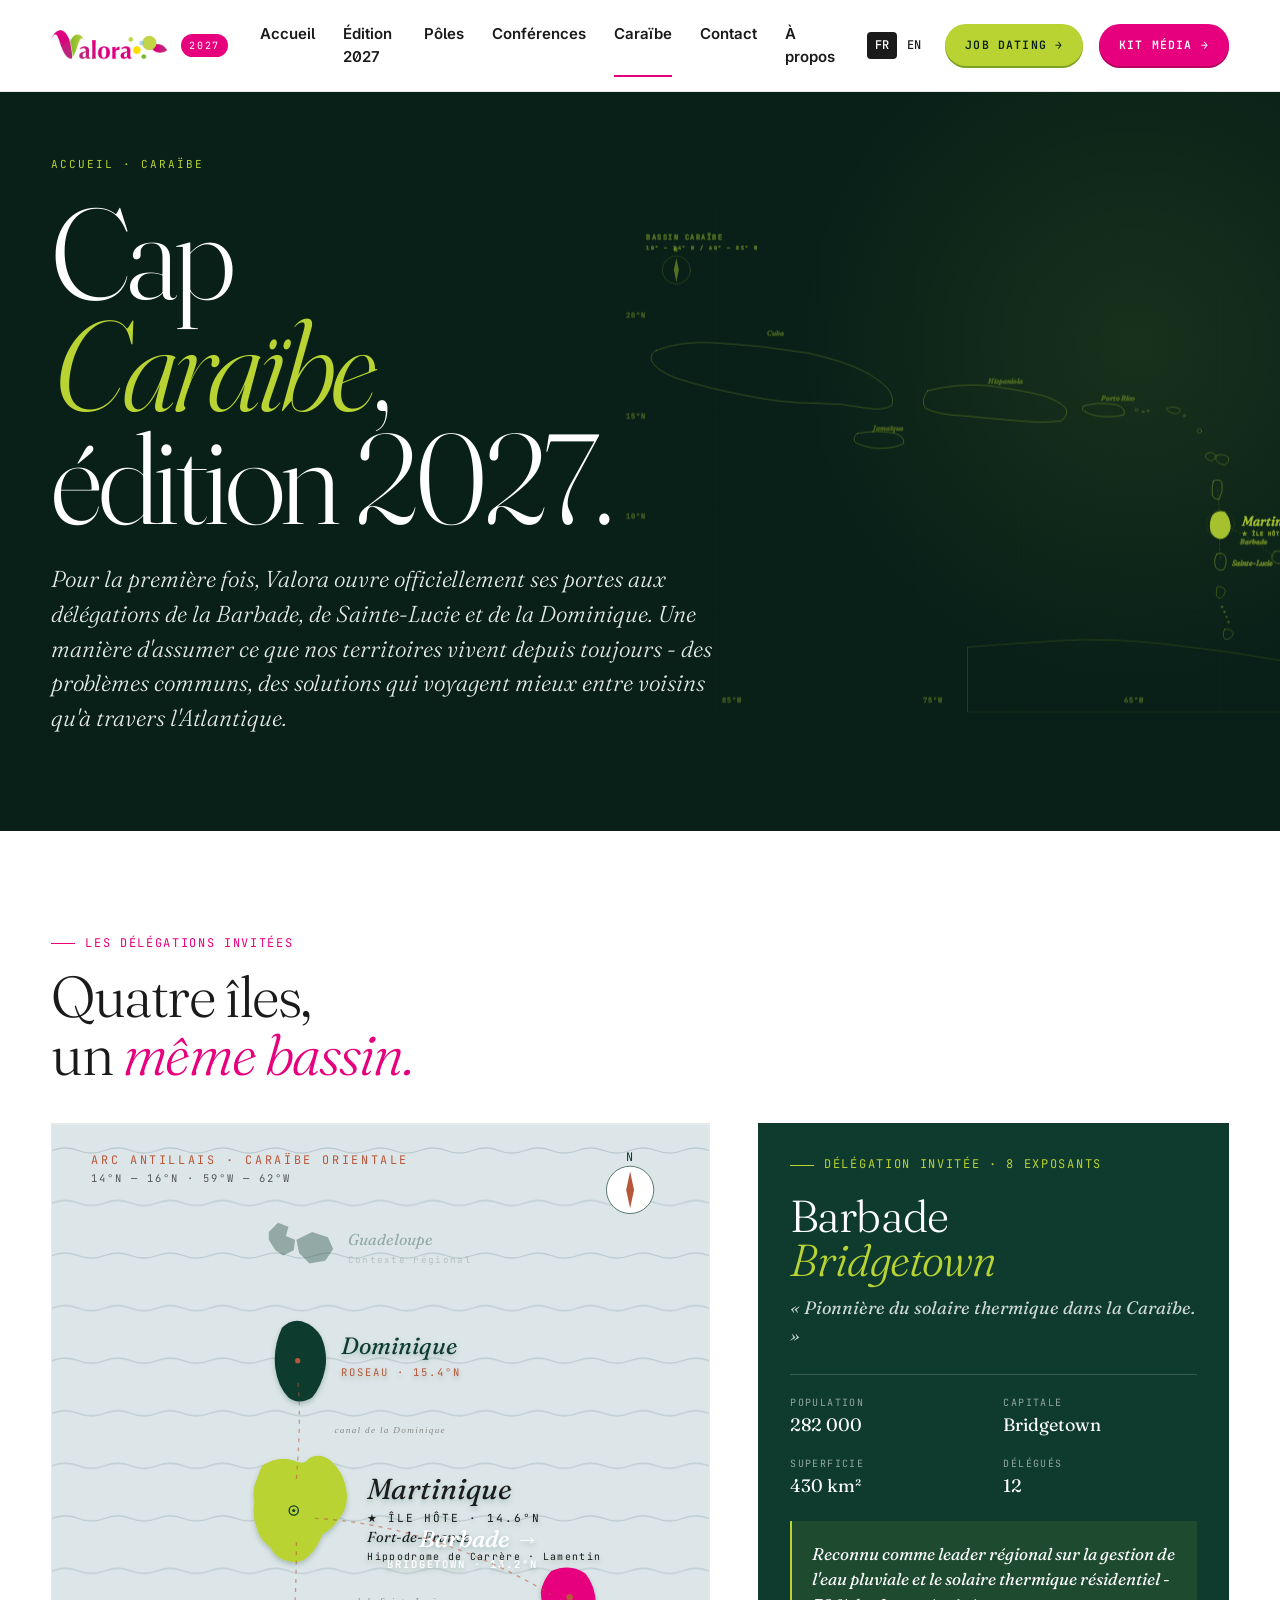
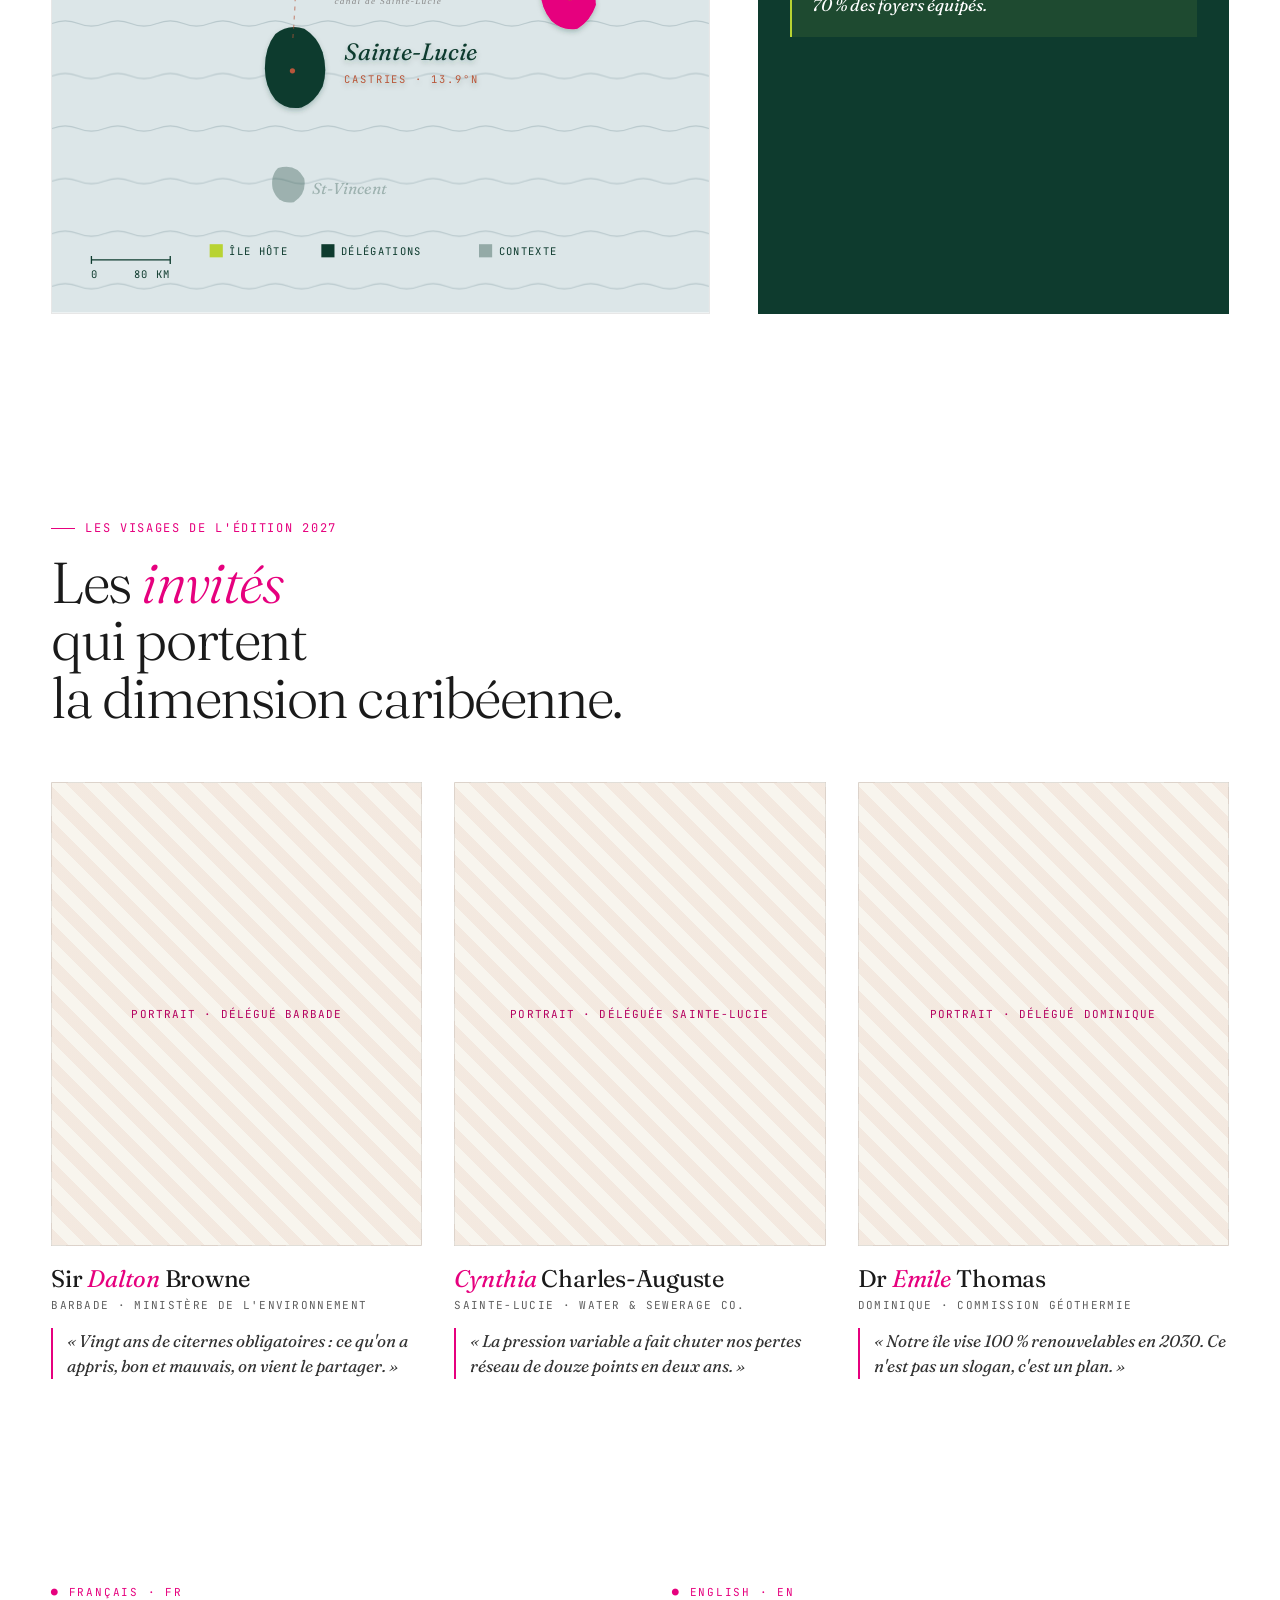
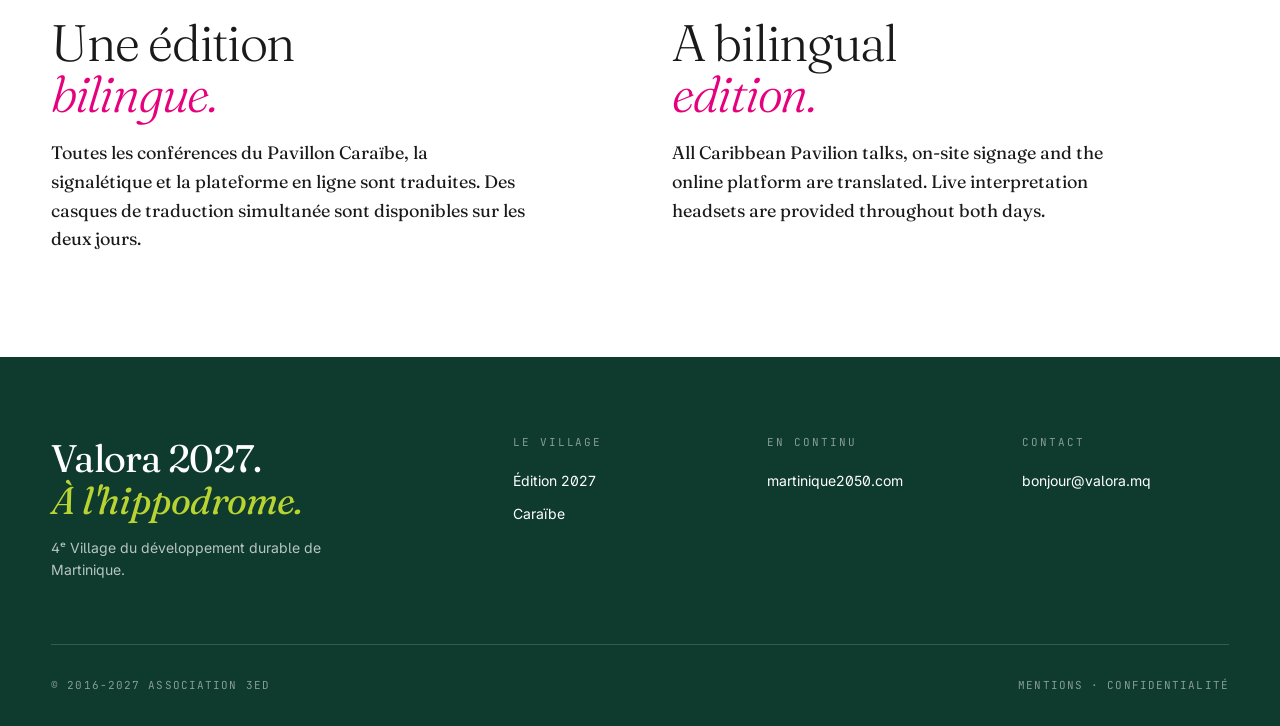
==== commit 0803e34d: "Menu mobile + carte Caraïbe + fix bandeau mobile" ====
--- a/caraibe.html
+++ b/caraibe.html
@@ -18,6 +18,27 @@
     background: radial-gradient(circle, rgba(212,255,75,.08), transparent 60%);
     pointer-events: none;
   }
+  /* Decorative Caribbean basin map (trame) */
+  .c-hero-map {
+    position: absolute;
+    right: -40px; top: 50%;
+    transform: translateY(-50%);
+    width: min(55%, 820px);
+    aspect-ratio: 1.4;
+    pointer-events: none;
+    opacity: .9;
+    z-index: 1;
+  }
+  .c-hero-map svg { width: 100%; height: 100%; display: block; }
+  .c-hero .wrap { position: relative; z-index: 2; }
+  @media (max-width: 900px) {
+    .c-hero-map {
+      position: relative; right: auto; top: auto;
+      transform: none;
+      width: 100%; margin-top: 32px;
+      opacity: .5;
+    }
+  }
   .c-hero .crumb {
     font-family: var(--ff-mono); font-size: 11px;
     letter-spacing: 0.18em; text-transform: uppercase;
@@ -52,7 +73,7 @@
     align-items: start;
   }
   .island-map {
-    aspect-ratio: 1;
+    aspect-ratio: 5/6;
     background: var(--ivoire);
     border: 1px solid var(--line);
     position: relative;
@@ -178,6 +199,189 @@
 <div id="nav-mount"></div>
 
 <section class="c-hero">
+  <div class="c-hero-map" aria-hidden="true">
+    <svg viewBox="0 0 1400 1000" fill="none" stroke="#B8D332" stroke-width="1.2" stroke-linejoin="round" stroke-linecap="round">
+      <!-- Latitude/longitude grid -->
+      <g stroke="#B8D332" stroke-width="0.4" opacity=".12">
+        <line x1="0" y1="200" x2="1400" y2="200"/>
+        <line x1="0" y1="400" x2="1400" y2="400"/>
+        <line x1="0" y1="600" x2="1400" y2="600"/>
+        <line x1="0" y1="800" x2="1400" y2="800"/>
+        <line x1="200" y1="0" x2="200" y2="1000"/>
+        <line x1="400" y1="0" x2="400" y2="1000"/>
+        <line x1="600" y1="0" x2="600" y2="1000"/>
+        <line x1="800" y1="0" x2="800" y2="1000"/>
+        <line x1="1000" y1="0" x2="1000" y2="1000"/>
+        <line x1="1200" y1="0" x2="1200" y2="1000"/>
+      </g>
+
+      <!-- Lat/long labels -->
+      <g font-family="JetBrains Mono" font-size="14" fill="#B8D332" opacity=".35" letter-spacing="2">
+        <text x="20" y="215">20°N</text>
+        <text x="20" y="415">15°N</text>
+        <text x="20" y="615">10°N</text>
+        <text x="210" y="980">85°W</text>
+        <text x="610" y="980">75°W</text>
+        <text x="1010" y="980">65°W</text>
+      </g>
+
+      <!-- Cuba (stylized outline, west-northwest) -->
+      <g opacity=".5">
+        <path d="M 80 280
+                 Q 130 260 200 265
+                 Q 290 270 380 285
+                 Q 450 300 490 320
+                 Q 520 335 540 355
+                 Q 555 375 548 390
+                 Q 530 400 500 395
+                 Q 450 385 400 385
+                 Q 330 385 260 370
+                 Q 180 355 120 335
+                 Q 80 320 70 300
+                 Q 68 285 80 280 Z"/>
+      </g>
+
+      <!-- Jamaica -->
+      <g opacity=".55">
+        <path d="M 480 445
+                 Q 520 438 555 445
+                 Q 575 452 572 465
+                 Q 555 475 520 475
+                 Q 490 472 475 462
+                 Q 470 452 480 445 Z"/>
+      </g>
+
+      <!-- Hispaniola (Haïti + République Dominicaine) -->
+      <g opacity=".55">
+        <path d="M 620 360
+                 Q 680 345 740 350
+                 Q 800 358 850 370
+                 Q 880 380 895 395
+                 Q 900 410 885 420
+                 Q 850 425 800 420
+                 Q 740 415 690 410
+                 Q 640 408 615 395
+                 Q 605 380 620 360 Z"/>
+      </g>
+
+      <!-- Porto Rico -->
+      <g opacity=".55">
+        <path d="M 930 390
+                 Q 960 382 995 388
+                 Q 1015 395 1010 408
+                 Q 985 415 955 410
+                 Q 935 405 928 398 Z"/>
+      </g>
+
+      <!-- Îles Vierges (tiny) -->
+      <g opacity=".4">
+        <circle cx="1035" cy="398" r="3"/>
+        <circle cx="1048" cy="402" r="2"/>
+        <circle cx="1058" cy="400" r="2"/>
+      </g>
+
+      <!-- Lesser Antilles arc — curving south-east -->
+      <!-- Saint-Martin / Saint-Barth / Anguilla -->
+      <g opacity=".45">
+        <path d="M 1095 395 Q 1108 390 1120 395 Q 1125 402 1115 406 Q 1100 405 1095 398 Z"/>
+        <circle cx="1130" cy="410" r="2.5"/>
+      </g>
+      <!-- Antigua -->
+      <g opacity=".45">
+        <circle cx="1160" cy="440" r="4.5"/>
+      </g>
+      <!-- Guadeloupe (butterfly shape) -->
+      <g opacity=".55">
+        <path d="M 1175 485 Q 1185 480 1192 488 Q 1192 497 1184 500 Q 1176 498 1172 492 Z"/>
+        <path d="M 1195 488 Q 1210 485 1218 493 Q 1220 503 1210 508 Q 1198 506 1193 498 Z"/>
+      </g>
+      <!-- Dominique -->
+      <g opacity=".7">
+        <path d="M 1188 540 Q 1198 534 1205 542 Q 1208 560 1200 575 Q 1190 578 1186 568 Q 1184 552 1188 540 Z"/>
+      </g>
+      <!-- MARTINIQUE (highlighted host) -->
+      <g>
+        <path d="M 1190 605
+                 Q 1200 598 1210 602
+                 Q 1218 610 1220 622
+                 Q 1224 635 1216 646
+                 Q 1210 655 1200 654
+                 Q 1190 652 1184 642
+                 Q 1180 628 1184 615
+                 Q 1186 608 1190 605 Z"
+              fill="#B8D332" stroke="#B8D332" stroke-width="2"/>
+        <!-- Pulsing ring -->
+        <circle cx="1202" cy="626" r="22" fill="none" stroke="#B8D332" stroke-width="1" opacity=".5">
+          <animate attributeName="r" values="18;32;18" dur="3s" repeatCount="indefinite"/>
+          <animate attributeName="opacity" values=".6;0;.6" dur="3s" repeatCount="indefinite"/>
+        </circle>
+        <text x="1245" y="628" font-family="Fraunces" font-style="italic" font-size="26" fill="#B8D332">Martinique</text>
+        <text x="1245" y="648" font-family="JetBrains Mono" font-size="11" letter-spacing="2" fill="#B8D332" opacity=".7">★ ÎLE HÔTE</text>
+      </g>
+      <!-- Sainte-Lucie -->
+      <g opacity=".7">
+        <path d="M 1195 685 Q 1206 680 1212 690 Q 1216 705 1208 716 Q 1198 720 1192 710 Q 1188 695 1195 685 Z"/>
+        <text x="1225" y="708" font-family="Fraunces" font-style="italic" font-size="15" fill="#B8D332" opacity=".85">Sainte-Lucie</text>
+      </g>
+      <!-- Saint-Vincent -->
+      <g opacity=".5">
+        <path d="M 1196 750 Q 1208 748 1212 758 Q 1210 770 1200 773 Q 1192 770 1194 760 Z"/>
+      </g>
+      <!-- Grenadines (dotted) -->
+      <g opacity=".4" fill="#B8D332">
+        <circle cx="1205" cy="790" r="2"/>
+        <circle cx="1210" cy="800" r="1.8"/>
+        <circle cx="1214" cy="810" r="1.5"/>
+        <circle cx="1218" cy="820" r="1.8"/>
+      </g>
+      <!-- Grenade -->
+      <g opacity=".5">
+        <path d="M 1210 835 Q 1222 832 1228 842 Q 1224 855 1212 855 Q 1204 848 1210 835 Z"/>
+      </g>
+      <!-- Barbade (decalée est, seul) -->
+      <g opacity=".75">
+        <path d="M 1310 680 Q 1322 676 1328 685 Q 1330 698 1320 704 Q 1308 704 1304 694 Q 1302 685 1310 680 Z"/>
+        <text x="1295" y="665" font-family="Fraunces" font-style="italic" font-size="14" fill="#B8D332" opacity=".85" text-anchor="end">Barbade</text>
+      </g>
+
+      <!-- South America coastline (Venezuela / Guyana hint) -->
+      <g opacity=".35">
+        <path d="M 700 870
+                 Q 820 860 930 855
+                 Q 1040 855 1140 870
+                 Q 1230 880 1310 895
+                 L 1400 905 L 1400 1000 L 700 1000 Z"/>
+      </g>
+
+      <!-- Connection arcs from Martinique -->
+      <g fill="none" stroke="#B8D332" stroke-width="0.8" stroke-dasharray="4,5" opacity=".55">
+        <path d="M 1200 615 Q 1198 575 1196 555"/>
+        <path d="M 1200 645 Q 1200 680 1202 694"/>
+        <path d="M 1215 630 Q 1260 650 1310 690"/>
+      </g>
+
+      <!-- Compass -->
+      <g transform="translate(120,120)" font-family="JetBrains Mono" fill="#B8D332" opacity=".5">
+        <circle r="28" fill="none" stroke-width="0.8"/>
+        <path d="M0 -24 L 5 0 L 0 24 L -5 0 Z" fill="#B8D332" stroke="none"/>
+        <text y="-36" font-size="12" text-anchor="middle" letter-spacing="2">N</text>
+      </g>
+
+      <!-- Title strip -->
+      <g font-family="JetBrains Mono" fill="#B8D332" opacity=".5" letter-spacing="3">
+        <text x="60" y="60" font-size="14">BASSIN CARAÏBE</text>
+        <text x="60" y="80" font-size="10">10° — 24° N  /  60° — 85° W</text>
+      </g>
+
+      <!-- Labels for context islands -->
+      <g font-family="Fraunces" font-style="italic" fill="#B8D332" opacity=".4" font-size="14">
+        <text x="300" y="250">Cuba</text>
+        <text x="510" y="440">Jamaïque</text>
+        <text x="740" y="345">Hispaniola</text>
+        <text x="965" y="380">Porto Rico</text>
+      </g>
+    </svg>
+  </div>
   <div class="wrap">
     <div class="crumb">Accueil · Caraïbe</div>
     <h1>Cap<br/><em>Caraïbe</em>,<br/>édition 2027.</h1>
@@ -191,51 +395,149 @@
     <h2 style="margin-top:16px;">Quatre îles,<br/>un <em>même bassin.</em></h2>
     <div class="map-wrap">
       <div class="island-map">
-        <svg viewBox="0 0 500 500">
-          <rect width="500" height="500" fill="#E8EEF0"/>
-          <!-- sea pattern -->
-          <g opacity=".15">
-            <path d="M0 100 Q 125 80 250 100 T 500 100" fill="none" stroke="#0E3B2E" stroke-width="1"/>
-            <path d="M0 200 Q 125 180 250 200 T 500 200" fill="none" stroke="#0E3B2E" stroke-width="1"/>
-            <path d="M0 300 Q 125 280 250 300 T 500 300" fill="none" stroke="#0E3B2E" stroke-width="1"/>
-            <path d="M0 400 Q 125 380 250 400 T 500 400" fill="none" stroke="#0E3B2E" stroke-width="1"/>
-          </g>
-          <!-- Caribbean arc labels -->
-          <text x="20" y="30" font-family="JetBrains Mono" font-size="10" letter-spacing="2" fill="#B8563A">ARC ANTILLAIS · CARAÏBE ORIENTALE</text>
-
-          <!-- Dominique (north) -->
-          <g class="island" data-i="dominique" onclick="pick('dominique')">
-            <path d="M180 120 Q 200 105 220 115 Q 240 130 235 165 Q 225 185 205 180 Q 185 175 178 155 Z" fill="#0E3B2E"/>
-            <text x="250" y="145" font-family="Fraunces" font-style="italic" font-size="18" fill="#0E3B2E">Dominique</text>
-            <text x="250" y="162" font-family="JetBrains Mono" font-size="9" letter-spacing="1.5" fill="#B8563A">ROSEAU · +1 767</text>
-          </g>
-
-          <!-- Martinique (center - home) -->
-          <g class="island home" onclick="pick('martinique')">
-            <path d="M165 225 Q 195 210 225 225 Q 245 245 235 275 Q 225 295 200 300 Q 170 295 160 270 Q 155 245 165 225 Z" fill="#0E3B2E"/>
-            <text x="250" y="255" font-family="Fraunces" font-style="italic" font-size="20" fill="#0E3B2E">Martinique</text>
-            <text x="250" y="274" font-family="JetBrains Mono" font-size="9" letter-spacing="1.5" fill="#B8563A">HÔTE · FORT-DE-FRANCE</text>
-          </g>
-
-          <!-- Sainte-Lucie (south-east) -->
-          <g class="island" data-i="lucie" onclick="pick('lucie')">
-            <path d="M175 340 Q 200 325 220 340 Q 230 360 220 385 Q 195 395 175 385 Q 165 360 175 340 Z" fill="#0E3B2E"/>
-            <text x="245" y="365" font-family="Fraunces" font-style="italic" font-size="18" fill="#0E3B2E">Sainte-Lucie</text>
-            <text x="245" y="383" font-family="JetBrains Mono" font-size="9" letter-spacing="1.5" fill="#B8563A">CASTRIES · +1 758</text>
+        <svg viewBox="0 0 500 600" preserveAspectRatio="xMidYMid meet">
+          <defs>
+            <pattern id="sea" width="40" height="40" patternUnits="userSpaceOnUse">
+              <rect width="40" height="40" fill="#DCE6E8"/>
+              <path d="M0 20 Q 10 16 20 20 T 40 20" fill="none" stroke="#B8C8CC" stroke-width="0.8"/>
+            </pattern>
+            <filter id="islandShadow" x="-20%" y="-20%" width="140%" height="140%">
+              <feDropShadow dx="0" dy="2" stdDeviation="2" flood-color="#0E3B2E" flood-opacity="0.25"/>
+            </filter>
+          </defs>
+
+          <rect width="500" height="600" fill="url(#sea)"/>
+
+          <!-- compass + scale -->
+          <g transform="translate(440,50)" font-family="JetBrains Mono" fill="#0E3B2E">
+            <circle r="18" fill="#fff" stroke="#0E3B2E" stroke-width="0.5"/>
+            <path d="M0 -14 L 3 0 L 0 14 L -3 0 Z" fill="#B8563A"/>
+            <text y="-22" font-size="9" text-anchor="middle" letter-spacing="1">N</text>
+          </g>
+          <g transform="translate(30,560)" font-family="JetBrains Mono" fill="#0E3B2E" font-size="8" letter-spacing="1">
+            <line x1="0" y1="0" x2="60" y2="0" stroke="#0E3B2E" stroke-width="1"/>
+            <line x1="0" y1="-3" x2="0" y2="3" stroke="#0E3B2E" stroke-width="1"/>
+            <line x1="60" y1="-3" x2="60" y2="3" stroke="#0E3B2E" stroke-width="1"/>
+            <text x="0" y="14">0</text>
+            <text x="60" y="14" text-anchor="end">80 KM</text>
+          </g>
+
+          <!-- Title -->
+          <text x="30" y="30" font-family="JetBrains Mono" font-size="9" letter-spacing="2" fill="#B8563A">ARC ANTILLAIS · CARAÏBE ORIENTALE</text>
+          <text x="30" y="44" font-family="JetBrains Mono" font-size="8" letter-spacing="1.5" fill="#555">14°N — 16°N · 59°W — 62°W</text>
+
+          <!-- Context islands (non-interactive, muted) -->
+          <!-- Guadeloupe (north, context only) -->
+          <g opacity="0.35">
+            <path d="M165 82 L 172 75 L 180 78 L 178 85 L 185 88 L 184 96 L 176 100 L 170 96 L 165 88 Z
+                     M 186 88 L 198 82 L 210 86 L 214 95 L 208 104 L 196 106 L 188 98 Z" fill="#0E3B2E"/>
+            <text x="225" y="92" font-family="Fraunces" font-style="italic" font-size="12" fill="#0E3B2E">Guadeloupe</text>
+            <text x="225" y="106" font-family="JetBrains Mono" font-size="7" letter-spacing="1" fill="#777">Contexte régional</text>
+          </g>
+
+          <!-- Dominique - island #1 (north of Martinique) -->
+          <g class="island" data-i="dominique" onclick="pick('dominique')" filter="url(#islandShadow)">
+            <path d="M175 155
+                     Q 182 148 190 150
+                     Q 200 153 205 162
+                     Q 210 174 208 186
+                     Q 205 200 198 208
+                     Q 188 214 180 208
+                     Q 172 200 170 186
+                     Q 168 170 175 155 Z" fill="#0E3B2E"/>
+            <text x="220" y="175" font-family="Fraunces" font-style="italic" font-size="18" fill="#0E3B2E">Dominique</text>
+            <text x="220" y="192" font-family="JetBrains Mono" font-size="8" letter-spacing="1.5" fill="#B8563A">ROSEAU · 15.4°N</text>
+            <circle cx="187" cy="180" r="2" fill="#B8563A"/>
+          </g>
+
+          <!-- Canal de la Dominique (strait label) -->
+          <text x="215" y="235" font-family="JetBrains Mono" font-size="7" letter-spacing="1" fill="#888" font-style="italic">canal de la Dominique</text>
+
+          <!-- Martinique - host island -->
+          <g class="island home" onclick="pick('martinique')" filter="url(#islandShadow)">
+            <!-- Detailed Martinique silhouette (proportions ~1.3x vertical) -->
+            <path d="M 160 260
+                     Q 172 252 184 256
+                     Q 192 260 196 254
+                     Q 204 250 212 256
+                     Q 222 265 224 278
+                     Q 226 290 220 298
+                     Q 214 308 206 312
+                     Q 202 322 196 328
+                     Q 188 336 178 332
+                     Q 170 330 166 322
+                     Q 158 316 156 308
+                     Q 152 298 154 288
+                     Q 152 278 156 270
+                     Q 158 264 160 260 Z" fill="#0E3B2E"/>
+            <!-- Fort-de-France marker -->
+            <circle cx="184" cy="294" r="3.5" fill="#B8D332" stroke="#0E3B2E" stroke-width="1"/>
+            <circle cx="184" cy="294" r="1.2" fill="#0E3B2E"/>
+            <text x="240" y="285" font-family="Fraunces" font-style="italic" font-size="22" fill="#0E3B2E">Martinique</text>
+            <text x="240" y="303" font-family="JetBrains Mono" font-size="8.5" letter-spacing="1.5" fill="#B8563A">★ ÎLE HÔTE · 14.6°N</text>
+            <text x="240" y="318" font-family="Fraunces" font-style="italic" font-size="11" fill="#555">Fort-de-France</text>
+            <text x="240" y="332" font-family="JetBrains Mono" font-size="7.5" letter-spacing="1" fill="#888">Hippodrome de Carrère · Lamentin</text>
+          </g>
+
+          <!-- Canal de Sainte-Lucie -->
+          <text x="215" y="365" font-family="JetBrains Mono" font-size="7" letter-spacing="1" fill="#888" font-style="italic">canal de Sainte-Lucie</text>
+
+          <!-- Sainte-Lucie (south) -->
+          <g class="island" data-i="lucie" onclick="pick('lucie')" filter="url(#islandShadow)">
+            <path d="M 170 388
+                     Q 180 380 192 384
+                     Q 202 390 206 402
+                     Q 210 416 206 428
+                     Q 200 440 190 444
+                     Q 178 446 170 438
+                     Q 162 428 162 414
+                     Q 162 398 170 388 Z" fill="#0E3B2E"/>
+            <text x="222" y="408" font-family="Fraunces" font-style="italic" font-size="18" fill="#0E3B2E">Sainte-Lucie</text>
+            <text x="222" y="425" font-family="JetBrains Mono" font-size="8" letter-spacing="1.5" fill="#B8563A">CASTRIES · 13.9°N</text>
+            <circle cx="183" cy="416" r="2" fill="#B8563A"/>
+          </g>
+
+          <!-- Saint-Vincent (context, muted) -->
+          <g opacity="0.3">
+            <path d="M 172 490 Q 186 486 192 498 Q 194 510 184 516 Q 172 518 168 506 Q 166 496 172 490 Z" fill="#0E3B2E"/>
+            <text x="198" y="510" font-family="Fraunces" font-style="italic" font-size="12" fill="#0E3B2E">St-Vincent</text>
           </g>
 
           <!-- Barbade (far east) -->
-          <g class="island" data-i="barbade" onclick="pick('barbade')">
-            <path d="M390 285 Q 410 275 425 290 Q 430 315 415 325 Q 395 325 385 310 Q 380 295 390 285 Z" fill="#0E3B2E"/>
-            <text x="375" y="265" font-family="Fraunces" font-style="italic" font-size="18" fill="#0E3B2E" text-anchor="end">Barbade →</text>
-            <text x="375" y="283" font-family="JetBrains Mono" font-size="9" letter-spacing="1.5" fill="#B8563A" text-anchor="end">BRIDGETOWN · +1 246</text>
-          </g>
-
-          <!-- connection lines -->
-          <g stroke="#B8563A" stroke-dasharray="4 4" fill="none" opacity=".5">
-            <path d="M205 175 L 200 220"/>
-            <path d="M200 300 L 200 340"/>
-            <path d="M230 255 Q 320 270 390 295"/>
+          <g class="island" data-i="barbade" onclick="pick('barbade')" filter="url(#islandShadow)">
+            <path d="M 380 340
+                     Q 395 334 406 342
+                     Q 414 352 414 366
+                     Q 410 378 400 384
+                     Q 388 386 380 378
+                     Q 372 368 372 356
+                     Q 374 346 380 340 Z" fill="#0E3B2E"/>
+            <circle cx="394" cy="360" r="2.5" fill="#B8563A"/>
+            <text x="370" y="322" font-family="Fraunces" font-style="italic" font-size="18" fill="#0E3B2E" text-anchor="end">Barbade →</text>
+            <text x="370" y="338" font-family="JetBrains Mono" font-size="8" letter-spacing="1.5" fill="#B8563A" text-anchor="end">BRIDGETOWN · 13.2°N</text>
+          </g>
+
+          <!-- Connection arcs from Martinique to invited islands -->
+          <g fill="none" stroke="#B8563A" stroke-width="1" stroke-dasharray="3,4" opacity=".55">
+            <path d="M 186 270 Q 190 220 187 195"/>
+            <path d="M 186 318 Q 186 360 183 395"/>
+            <path d="M 200 300 Q 290 305 380 358"/>
+          </g>
+
+          <!-- Legend -->
+          <g transform="translate(30,555)" font-family="JetBrains Mono" font-size="8" fill="#0E3B2E">
+            <g transform="translate(90,0)">
+              <rect x="0" y="-7" width="10" height="10" fill="#B8D332"/>
+              <text x="15" y="1" letter-spacing="1">ÎLE HÔTE</text>
+            </g>
+            <g transform="translate(175,0)">
+              <rect x="0" y="-7" width="10" height="10" fill="#0E3B2E"/>
+              <text x="15" y="1" letter-spacing="1">DÉLÉGATIONS</text>
+            </g>
+            <g transform="translate(295,0)">
+              <rect x="0" y="-7" width="10" height="10" fill="#0E3B2E" opacity=".35"/>
+              <text x="15" y="1" letter-spacing="1">CONTEXTE</text>
+            </g>
           </g>
         </svg>
       </div>
--- a/assets/valora.css
+++ b/assets/valora.css
@@ -210,8 +210,77 @@
   .nav-links { gap: 14px; font-size: 13px; }
 }
 @media (max-width: 880px) {
-  .nav-inner { grid-template-columns: auto auto; gap: 12px; }
+  .nav-inner { grid-template-columns: auto 1fr; gap: 12px; position: relative; }
   .nav-links { display: none; }
+  .nav-right .btn-expose { display: none; } /* CTAs move into mobile panel */
+  .nav-burger { display: flex; }
+}
+
+/* Hamburger button (hidden on desktop) */
+.nav-burger {
+  display: none;
+  flex-direction: column;
+  justify-content: center;
+  gap: 4px;
+  width: 40px; height: 40px;
+  padding: 10px 8px;
+  background: transparent;
+  border: 1px solid var(--line);
+  border-radius: 10px;
+  cursor: pointer;
+  transition: background .2s;
+}
+.nav-burger:hover { background: rgba(0,0,0,.04); }
+.nav-burger span {
+  display: block;
+  width: 100%; height: 2px;
+  background: var(--encre);
+  border-radius: 2px;
+  transition: transform .25s, opacity .2s;
+  transform-origin: center;
+}
+.nav-burger.open span:nth-child(1) { transform: translateY(6px) rotate(45deg); }
+.nav-burger.open span:nth-child(2) { opacity: 0; }
+.nav-burger.open span:nth-child(3) { transform: translateY(-6px) rotate(-45deg); }
+
+/* Mobile slide-down panel */
+.nav-mobile {
+  display: none;
+  position: absolute;
+  top: 100%; left: 0; right: 0;
+  background: var(--ivoire);
+  border-bottom: 1px solid var(--line);
+  box-shadow: 0 20px 40px rgba(0,0,0,.08);
+  max-height: 0; overflow: hidden;
+  transition: max-height .3s ease;
+}
+.nav-mobile.open { max-height: calc(100vh - 70px); overflow: auto; }
+.nav-mobile-inner {
+  display: flex; flex-direction: column;
+  padding: 20px var(--pad) 28px;
+  gap: 2px;
+}
+.nav-mobile-inner a {
+  padding: 14px 0;
+  font-family: var(--ff-serif);
+  font-size: 20px;
+  font-weight: 500;
+  color: var(--encre);
+  border-bottom: 1px solid var(--line);
+  transition: color .2s;
+}
+.nav-mobile-inner a:last-of-type { border-bottom: none; }
+.nav-mobile-inner a.active { color: var(--rose); }
+.nav-mobile-inner a:hover { color: var(--rose); }
+.nav-mobile-ctas {
+  display: flex; flex-direction: column; gap: 10px;
+  margin-top: 20px; padding-top: 20px;
+  border-top: 1px solid var(--line);
+}
+.nav-mobile-ctas .btn-expose { justify-content: center; padding: 14px 20px; font-size: 12px; }
+
+@media (max-width: 880px) {
+  .nav-mobile { display: block; }
 }
 
 /* ---------- Typography ---------- */
